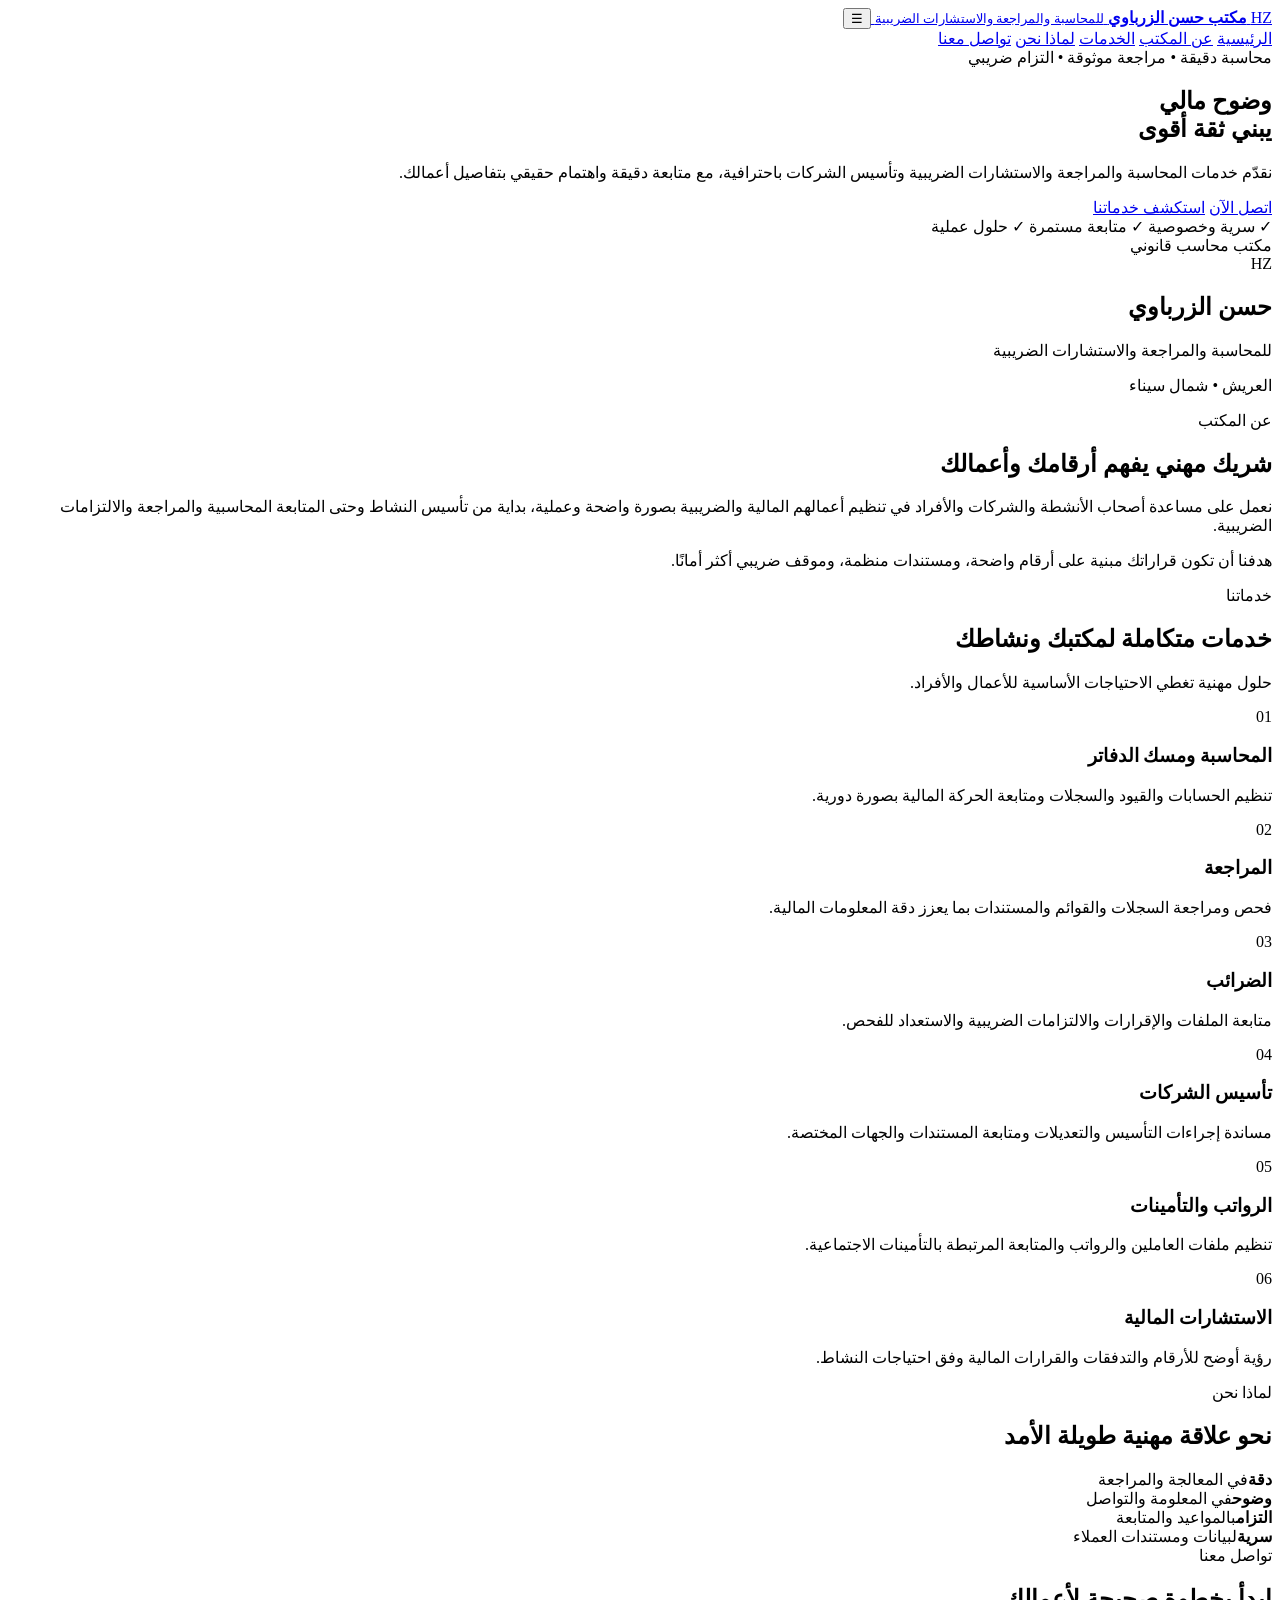
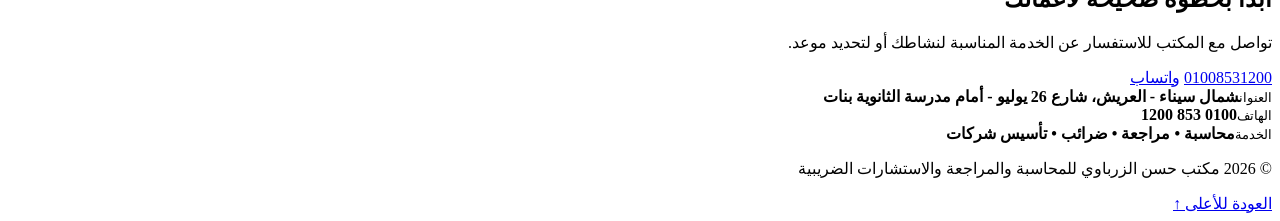
==== index.html @ 80af9706 "إنشاء الصفحة الرئيسية للموقع الجديد" ====
<!doctype html>
<html lang="ar" dir="rtl">
<head>
  <meta charset="utf-8" />
  <meta name="viewport" content="width=device-width, initial-scale=1" />
  <meta name="description" content="مكتب حسن الزرباوي للمحاسبة والمراجعة والاستشارات الضريبية في العريش - شمال سيناء." />
  <title>مكتب حسن الزرباوي | محاسبة ومراجعة واستشارات ضريبية</title>
  <link rel="preconnect" href="https://fonts.googleapis.com">
  <link rel="preconnect" href="https://fonts.gstatic.com" crossorigin>
  <link href="https://fonts.googleapis.com/css2?family=Cairo:wght@400;500;600;700;800&display=swap" rel="stylesheet">
  <link rel="stylesheet" href="styles.css" />
</head>
<body>
  <header class="site-header">
    <div class="container nav-wrap">
      <a class="brand" href="#home" aria-label="مكتب حسن الزرباوي">
        <span class="brand-mark">HZ</span>
        <span class="brand-copy">
          <strong>مكتب حسن الزرباوي</strong>
          <small>للمحاسبة والمراجعة والاستشارات الضريبية</small>
        </span>
      </a>
      <button class="menu-btn" aria-label="فتح القائمة" aria-expanded="false">☰</button>
      <nav class="main-nav" aria-label="التنقل الرئيسي">
        <a href="#home">الرئيسية</a>
        <a href="#about">عن المكتب</a>
        <a href="#services">الخدمات</a>
        <a href="#why-us">لماذا نحن</a>
        <a href="#contact">تواصل معنا</a>
      </nav>
    </div>
  </header>

  <main>
    <section id="home" class="hero">
      <div class="container hero-grid">
        <div class="hero-copy">
          <span class="eyebrow">محاسبة دقيقة • مراجعة موثوقة • التزام ضريبي</span>
          <h1>وضوح مالي<br><span>يبني ثقة أقوى</span></h1>
          <p>نقدّم خدمات المحاسبة والمراجعة والاستشارات الضريبية وتأسيس الشركات باحترافية، مع متابعة دقيقة واهتمام حقيقي بتفاصيل أعمالك.</p>
          <div class="hero-actions">
            <a class="btn primary" href="tel:01008531200">اتصل الآن</a>
            <a class="btn ghost" href="#services">استكشف خدماتنا</a>
          </div>
          <div class="hero-points">
            <span>✓ سرية وخصوصية</span>
            <span>✓ متابعة مستمرة</span>
            <span>✓ حلول عملية</span>
          </div>
        </div>
        <div class="hero-card" aria-label="بيانات المكتب">
          <div class="card-badge">مكتب محاسب قانوني</div>
          <div class="card-logo">HZ</div>
          <h2>حسن الزرباوي</h2>
          <p>للمحاسبة والمراجعة والاستشارات الضريبية</p>
          <div class="card-line"></div>
          <p class="muted">العريش • شمال سيناء</p>
        </div>
      </div>
    </section>

    <section id="about" class="section">
      <div class="container two-col">
        <div>
          <span class="section-kicker">عن المكتب</span>
          <h2>شريك مهني يفهم أرقامك وأعمالك</h2>
        </div>
        <div class="lead-copy">
          <p>نعمل على مساعدة أصحاب الأنشطة والشركات والأفراد في تنظيم أعمالهم المالية والضريبية بصورة واضحة وعملية، بداية من تأسيس النشاط وحتى المتابعة المحاسبية والمراجعة والالتزامات الضريبية.</p>
          <p>هدفنا أن تكون قراراتك مبنية على أرقام واضحة، ومستندات منظمة، وموقف ضريبي أكثر أمانًا.</p>
        </div>
      </div>
    </section>

    <section id="services" class="section alt">
      <div class="container">
        <div class="section-head">
          <span class="section-kicker">خدماتنا</span>
          <h2>خدمات متكاملة لمكتبك ونشاطك</h2>
          <p>حلول مهنية تغطي الاحتياجات الأساسية للأعمال والأفراد.</p>
        </div>
        <div class="service-grid">
          <article class="service-card"><span>01</span><h3>المحاسبة ومسك الدفاتر</h3><p>تنظيم الحسابات والقيود والسجلات ومتابعة الحركة المالية بصورة دورية.</p></article>
          <article class="service-card"><span>02</span><h3>المراجعة</h3><p>فحص ومراجعة السجلات والقوائم والمستندات بما يعزز دقة المعلومات المالية.</p></article>
          <article class="service-card"><span>03</span><h3>الضرائب</h3><p>متابعة الملفات والإقرارات والالتزامات الضريبية والاستعداد للفحص.</p></article>
          <article class="service-card"><span>04</span><h3>تأسيس الشركات</h3><p>مساندة إجراءات التأسيس والتعديلات ومتابعة المستندات والجهات المختصة.</p></article>
          <article class="service-card"><span>05</span><h3>الرواتب والتأمينات</h3><p>تنظيم ملفات العاملين والرواتب والمتابعة المرتبطة بالتأمينات الاجتماعية.</p></article>
          <article class="service-card"><span>06</span><h3>الاستشارات المالية</h3><p>رؤية أوضح للأرقام والتدفقات والقرارات المالية وفق احتياجات النشاط.</p></article>
        </div>
      </div>
    </section>

    <section id="why-us" class="section dark-section">
      <div class="container">
        <div class="section-head light">
          <span class="section-kicker">لماذا نحن</span>
          <h2>نحو علاقة مهنية طويلة الأمد</h2>
        </div>
        <div class="stats-grid">
          <div><strong>دقة</strong><span>في المعالجة والمراجعة</span></div>
          <div><strong>وضوح</strong><span>في المعلومة والتواصل</span></div>
          <div><strong>التزام</strong><span>بالمواعيد والمتابعة</span></div>
          <div><strong>سرية</strong><span>لبيانات ومستندات العملاء</span></div>
        </div>
      </div>
    </section>

    <section id="contact" class="section contact-section">
      <div class="container contact-grid">
        <div>
          <span class="section-kicker">تواصل معنا</span>
          <h2>ابدأ بخطوة صحيحة لأعمالك</h2>
          <p>تواصل مع المكتب للاستفسار عن الخدمة المناسبة لنشاطك أو لتحديد موعد.</p>
          <div class="contact-actions">
            <a class="btn primary" href="tel:01008531200">01008531200</a>
            <a class="btn whatsapp" href="https://wa.me/201008531200" target="_blank" rel="noopener">واتساب</a>
          </div>
        </div>
        <div class="contact-card">
          <div><small>العنوان</small><strong>شمال سيناء - العريش، شارع 26 يوليو - أمام مدرسة الثانوية بنات</strong></div>
          <div><small>الهاتف</small><strong>0100 853 1200</strong></div>
          <div><small>الخدمة</small><strong>محاسبة • مراجعة • ضرائب • تأسيس شركات</strong></div>
        </div>
      </div>
    </section>
  </main>

  <footer class="site-footer">
    <div class="container footer-wrap">
      <p>© 2026 مكتب حسن الزرباوي للمحاسبة والمراجعة والاستشارات الضريبية</p>
      <a href="#home">العودة للأعلى ↑</a>
    </div>
  </footer>

  <script src="script.js"></script>
</body>
</html>
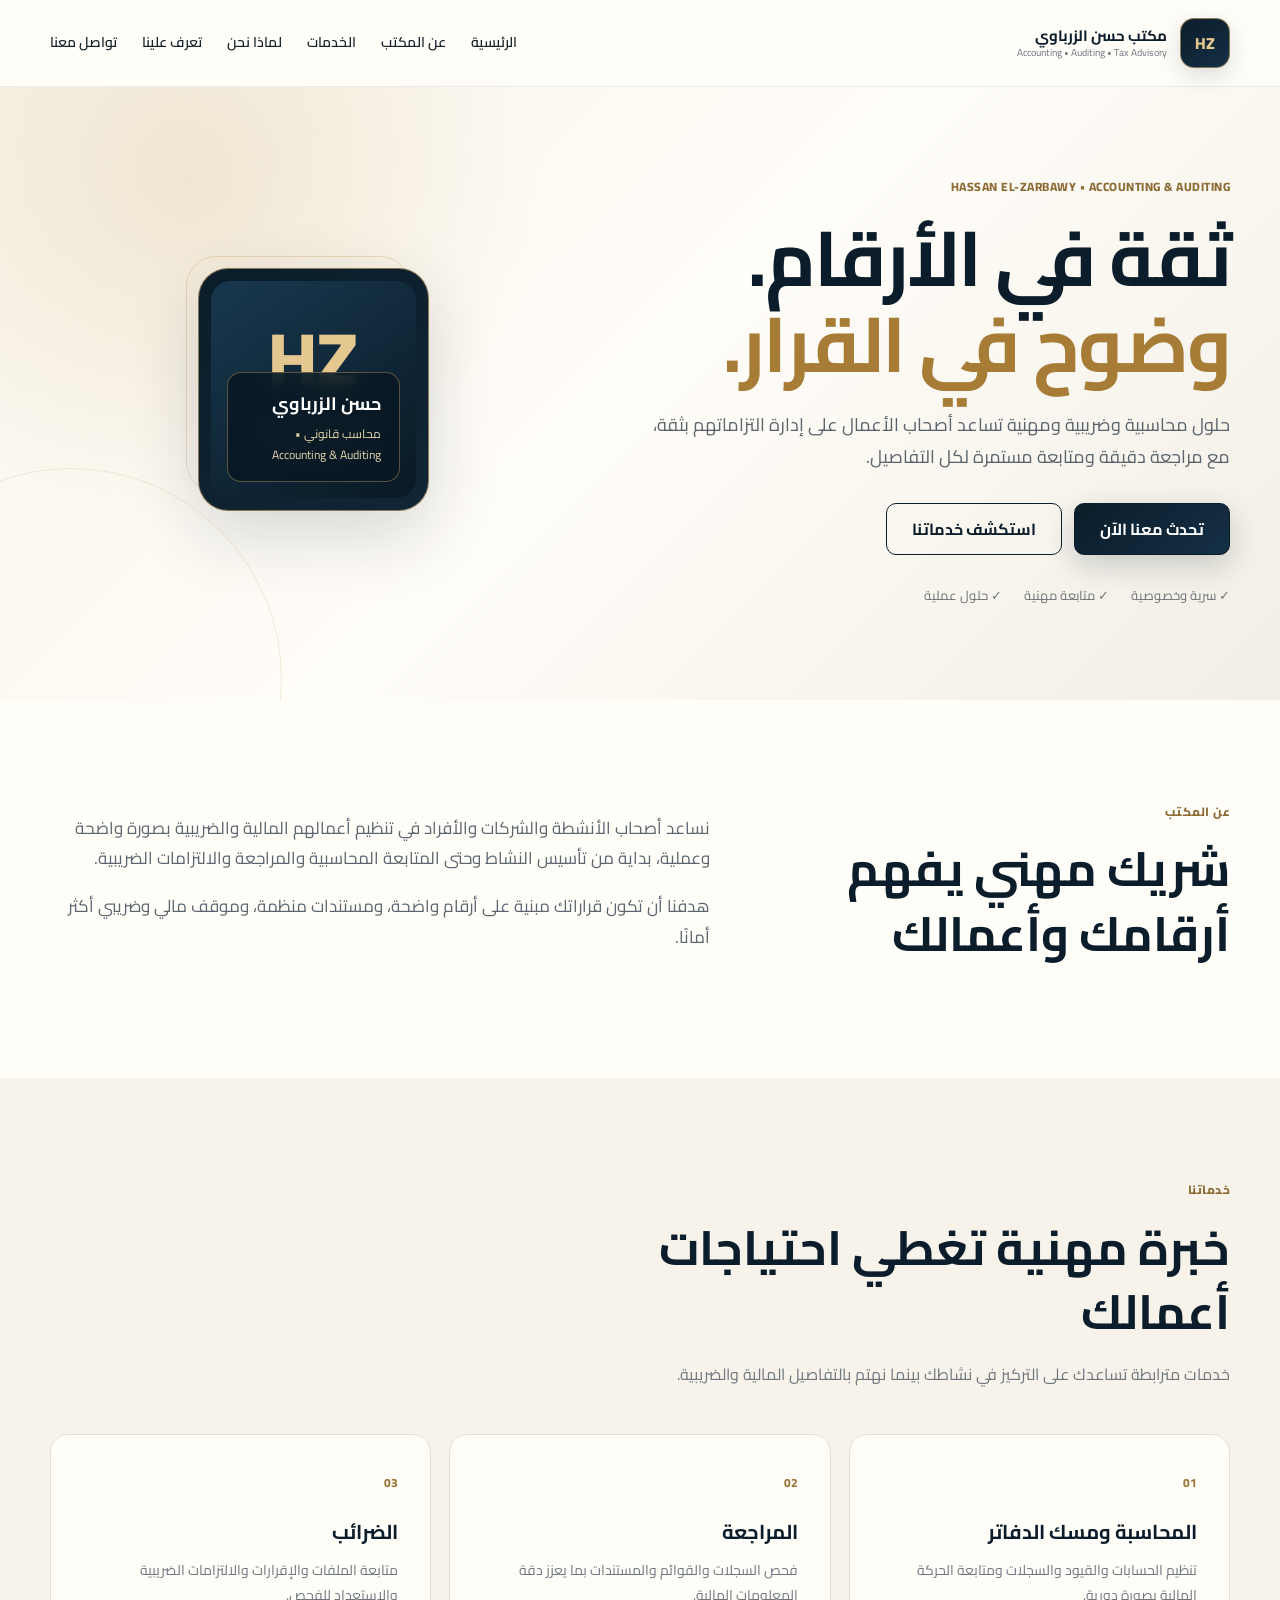
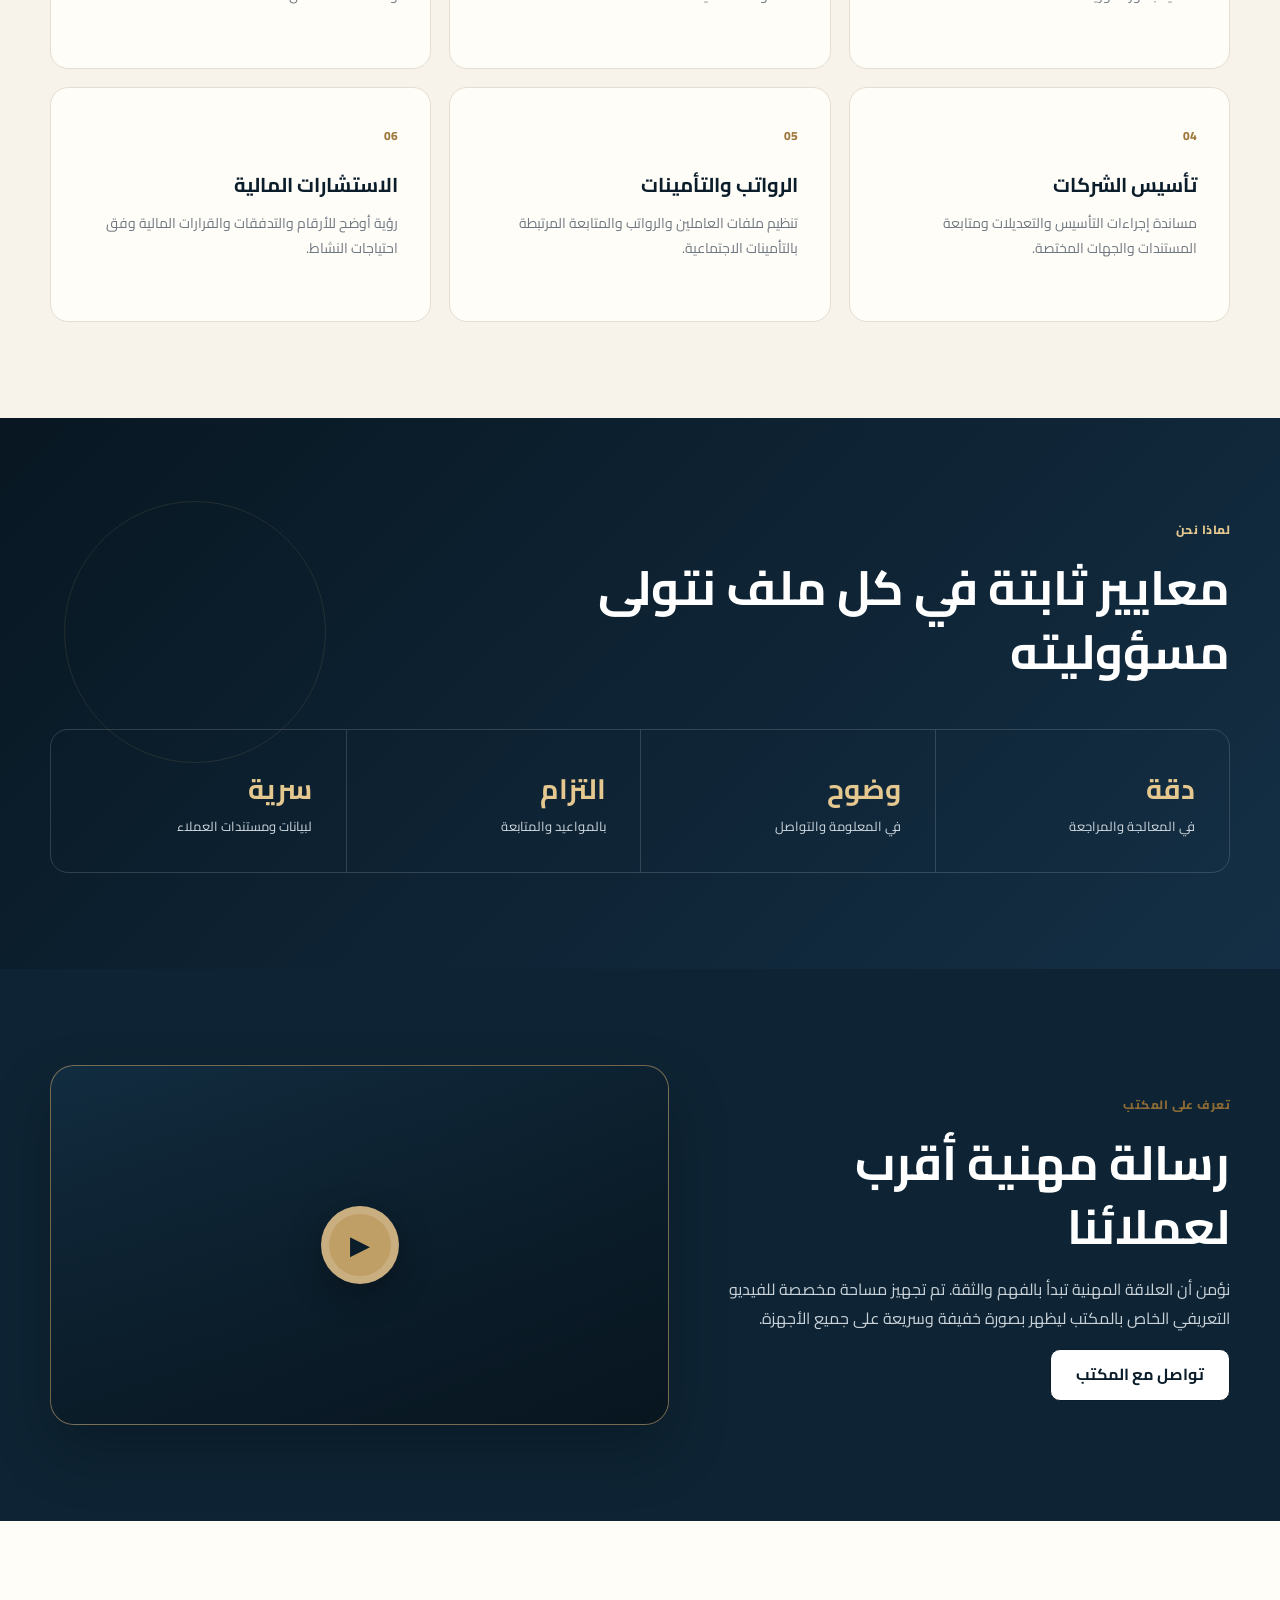
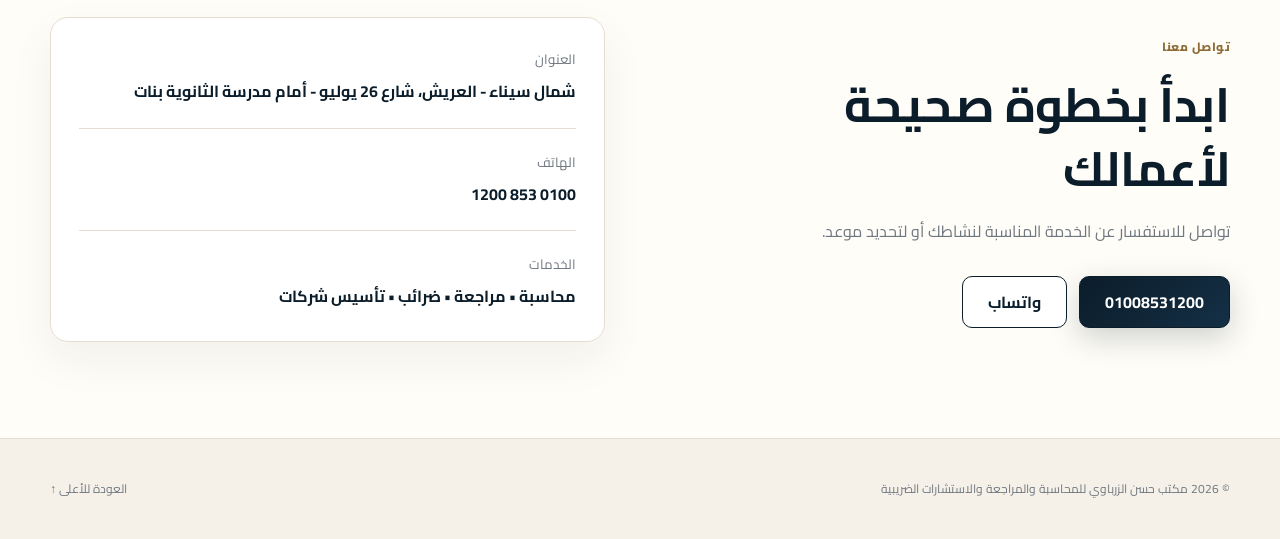
==== commit c0b4be85: "تطوير الصفحة الرئيسية بالهوية الكحلي والذهبي وتجهيز الصورة والفيديو" ====
--- a/index.html
+++ b/index.html
@@ -4,134 +4,30 @@
   <meta charset="utf-8" />
   <meta name="viewport" content="width=device-width, initial-scale=1" />
   <meta name="description" content="مكتب حسن الزرباوي للمحاسبة والمراجعة والاستشارات الضريبية في العريش - شمال سيناء." />
+  <meta name="theme-color" content="#0b1d2a" />
   <title>مكتب حسن الزرباوي | محاسبة ومراجعة واستشارات ضريبية</title>
-  <link rel="preconnect" href="https://fonts.googleapis.com">
-  <link rel="preconnect" href="https://fonts.gstatic.com" crossorigin>
+  <link rel="preconnect" href="https://fonts.googleapis.com"><link rel="preconnect" href="https://fonts.gstatic.com" crossorigin>
   <link href="https://fonts.googleapis.com/css2?family=Cairo:wght@400;500;600;700;800&display=swap" rel="stylesheet">
   <link rel="stylesheet" href="styles.css" />
 </head>
 <body>
-  <header class="site-header">
-    <div class="container nav-wrap">
-      <a class="brand" href="#home" aria-label="مكتب حسن الزرباوي">
-        <span class="brand-mark">HZ</span>
-        <span class="brand-copy">
-          <strong>مكتب حسن الزرباوي</strong>
-          <small>للمحاسبة والمراجعة والاستشارات الضريبية</small>
-        </span>
-      </a>
-      <button class="menu-btn" aria-label="فتح القائمة" aria-expanded="false">☰</button>
-      <nav class="main-nav" aria-label="التنقل الرئيسي">
-        <a href="#home">الرئيسية</a>
-        <a href="#about">عن المكتب</a>
-        <a href="#services">الخدمات</a>
-        <a href="#why-us">لماذا نحن</a>
-        <a href="#contact">تواصل معنا</a>
-      </nav>
-    </div>
-  </header>
-
-  <main>
-    <section id="home" class="hero">
-      <div class="container hero-grid">
-        <div class="hero-copy">
-          <span class="eyebrow">محاسبة دقيقة • مراجعة موثوقة • التزام ضريبي</span>
-          <h1>وضوح مالي<br><span>يبني ثقة أقوى</span></h1>
-          <p>نقدّم خدمات المحاسبة والمراجعة والاستشارات الضريبية وتأسيس الشركات باحترافية، مع متابعة دقيقة واهتمام حقيقي بتفاصيل أعمالك.</p>
-          <div class="hero-actions">
-            <a class="btn primary" href="tel:01008531200">اتصل الآن</a>
-            <a class="btn ghost" href="#services">استكشف خدماتنا</a>
-          </div>
-          <div class="hero-points">
-            <span>✓ سرية وخصوصية</span>
-            <span>✓ متابعة مستمرة</span>
-            <span>✓ حلول عملية</span>
-          </div>
-        </div>
-        <div class="hero-card" aria-label="بيانات المكتب">
-          <div class="card-badge">مكتب محاسب قانوني</div>
-          <div class="card-logo">HZ</div>
-          <h2>حسن الزرباوي</h2>
-          <p>للمحاسبة والمراجعة والاستشارات الضريبية</p>
-          <div class="card-line"></div>
-          <p class="muted">العريش • شمال سيناء</p>
-        </div>
-      </div>
-    </section>
-
-    <section id="about" class="section">
-      <div class="container two-col">
-        <div>
-          <span class="section-kicker">عن المكتب</span>
-          <h2>شريك مهني يفهم أرقامك وأعمالك</h2>
-        </div>
-        <div class="lead-copy">
-          <p>نعمل على مساعدة أصحاب الأنشطة والشركات والأفراد في تنظيم أعمالهم المالية والضريبية بصورة واضحة وعملية، بداية من تأسيس النشاط وحتى المتابعة المحاسبية والمراجعة والالتزامات الضريبية.</p>
-          <p>هدفنا أن تكون قراراتك مبنية على أرقام واضحة، ومستندات منظمة، وموقف ضريبي أكثر أمانًا.</p>
-        </div>
-      </div>
-    </section>
-
-    <section id="services" class="section alt">
-      <div class="container">
-        <div class="section-head">
-          <span class="section-kicker">خدماتنا</span>
-          <h2>خدمات متكاملة لمكتبك ونشاطك</h2>
-          <p>حلول مهنية تغطي الاحتياجات الأساسية للأعمال والأفراد.</p>
-        </div>
-        <div class="service-grid">
-          <article class="service-card"><span>01</span><h3>المحاسبة ومسك الدفاتر</h3><p>تنظيم الحسابات والقيود والسجلات ومتابعة الحركة المالية بصورة دورية.</p></article>
-          <article class="service-card"><span>02</span><h3>المراجعة</h3><p>فحص ومراجعة السجلات والقوائم والمستندات بما يعزز دقة المعلومات المالية.</p></article>
-          <article class="service-card"><span>03</span><h3>الضرائب</h3><p>متابعة الملفات والإقرارات والالتزامات الضريبية والاستعداد للفحص.</p></article>
-          <article class="service-card"><span>04</span><h3>تأسيس الشركات</h3><p>مساندة إجراءات التأسيس والتعديلات ومتابعة المستندات والجهات المختصة.</p></article>
-          <article class="service-card"><span>05</span><h3>الرواتب والتأمينات</h3><p>تنظيم ملفات العاملين والرواتب والمتابعة المرتبطة بالتأمينات الاجتماعية.</p></article>
-          <article class="service-card"><span>06</span><h3>الاستشارات المالية</h3><p>رؤية أوضح للأرقام والتدفقات والقرارات المالية وفق احتياجات النشاط.</p></article>
-        </div>
-      </div>
-    </section>
-
-    <section id="why-us" class="section dark-section">
-      <div class="container">
-        <div class="section-head light">
-          <span class="section-kicker">لماذا نحن</span>
-          <h2>نحو علاقة مهنية طويلة الأمد</h2>
-        </div>
-        <div class="stats-grid">
-          <div><strong>دقة</strong><span>في المعالجة والمراجعة</span></div>
-          <div><strong>وضوح</strong><span>في المعلومة والتواصل</span></div>
-          <div><strong>التزام</strong><span>بالمواعيد والمتابعة</span></div>
-          <div><strong>سرية</strong><span>لبيانات ومستندات العملاء</span></div>
-        </div>
-      </div>
-    </section>
-
-    <section id="contact" class="section contact-section">
-      <div class="container contact-grid">
-        <div>
-          <span class="section-kicker">تواصل معنا</span>
-          <h2>ابدأ بخطوة صحيحة لأعمالك</h2>
-          <p>تواصل مع المكتب للاستفسار عن الخدمة المناسبة لنشاطك أو لتحديد موعد.</p>
-          <div class="contact-actions">
-            <a class="btn primary" href="tel:01008531200">01008531200</a>
-            <a class="btn whatsapp" href="https://wa.me/201008531200" target="_blank" rel="noopener">واتساب</a>
-          </div>
-        </div>
-        <div class="contact-card">
-          <div><small>العنوان</small><strong>شمال سيناء - العريش، شارع 26 يوليو - أمام مدرسة الثانوية بنات</strong></div>
-          <div><small>الهاتف</small><strong>0100 853 1200</strong></div>
-          <div><small>الخدمة</small><strong>محاسبة • مراجعة • ضرائب • تأسيس شركات</strong></div>
-        </div>
-      </div>
-    </section>
-  </main>
-
-  <footer class="site-footer">
-    <div class="container footer-wrap">
-      <p>© 2026 مكتب حسن الزرباوي للمحاسبة والمراجعة والاستشارات الضريبية</p>
-      <a href="#home">العودة للأعلى ↑</a>
-    </div>
-  </footer>
-
-  <script src="script.js"></script>
-</body>
-</html>
+<header class="site-header"><div class="container nav-wrap">
+  <a class="brand" href="#home"><span class="brand-mark">HZ</span><span class="brand-copy"><strong>مكتب حسن الزرباوي</strong><small>Accounting • Auditing • Tax Advisory</small></span></a>
+  <button class="menu-btn" aria-label="فتح القائمة" aria-expanded="false">☰</button>
+  <nav class="main-nav"><a href="#home">الرئيسية</a><a href="#about">عن المكتب</a><a href="#services">الخدمات</a><a href="#why-us">لماذا نحن</a><a href="#media">تعرف علينا</a><a href="#contact">تواصل معنا</a></nav>
+</div></header>
+<main>
+<section id="home" class="hero"><div class="container hero-grid">
+  <div class="hero-copy"><span class="eyebrow">HASSAN EL-ZARBAWY • ACCOUNTING & AUDITING</span><h1>ثقة في الأرقام.<br><span>وضوح في القرار.</span></h1><p>حلول محاسبية وضريبية ومهنية تساعد أصحاب الأعمال على إدارة التزاماتهم بثقة، مع مراجعة دقيقة ومتابعة مستمرة لكل التفاصيل.</p><div class="hero-actions"><a class="btn primary" href="tel:01008531200">تحدث معنا الآن</a><a class="btn ghost" href="#services">استكشف خدماتنا</a></div><div class="hero-points"><span>✓ سرية وخصوصية</span><span>✓ متابعة مهنية</span><span>✓ حلول عملية</span></div></div>
+  <div class="portrait-wrap"><div class="portrait-frame"><div style="aspect-ratio:1/1;display:grid;place-items:center;background:linear-gradient(145deg,#18384f,#091924);border-radius:20px;color:#e4c88f;text-align:center;padding:40px"><div><div style="font-size:74px;font-weight:800;line-height:1">HZ</div><div style="margin-top:16px;font-size:15px">Hassan El-Zarbawy</div><div style="font-size:11px;opacity:.8">Accounting & Auditing</div></div></div><div class="portrait-caption"><strong>حسن الزرباوي</strong><span>محاسب قانوني • Accounting & Auditing</span></div></div></div>
+</div></section>
+<section id="about" class="section"><div class="container two-col"><div><span class="section-kicker">عن المكتب</span><h2>شريك مهني يفهم أرقامك وأعمالك</h2></div><div class="lead-copy"><p>نساعد أصحاب الأنشطة والشركات والأفراد في تنظيم أعمالهم المالية والضريبية بصورة واضحة وعملية، بداية من تأسيس النشاط وحتى المتابعة المحاسبية والمراجعة والالتزامات الضريبية.</p><p>هدفنا أن تكون قراراتك مبنية على أرقام واضحة، ومستندات منظمة، وموقف مالي وضريبي أكثر أمانًا.</p></div></div></section>
+<section id="services" class="section alt"><div class="container"><div class="section-head"><span class="section-kicker">خدماتنا</span><h2>خبرة مهنية تغطي احتياجات أعمالك</h2><p>خدمات مترابطة تساعدك على التركيز في نشاطك بينما نهتم بالتفاصيل المالية والضريبية.</p></div><div class="service-grid">
+<article class="service-card"><span>01</span><h3>المحاسبة ومسك الدفاتر</h3><p>تنظيم الحسابات والقيود والسجلات ومتابعة الحركة المالية بصورة دورية.</p></article><article class="service-card"><span>02</span><h3>المراجعة</h3><p>فحص السجلات والقوائم والمستندات بما يعزز دقة المعلومات المالية.</p></article><article class="service-card"><span>03</span><h3>الضرائب</h3><p>متابعة الملفات والإقرارات والالتزامات الضريبية والاستعداد للفحص.</p></article><article class="service-card"><span>04</span><h3>تأسيس الشركات</h3><p>مساندة إجراءات التأسيس والتعديلات ومتابعة المستندات والجهات المختصة.</p></article><article class="service-card"><span>05</span><h3>الرواتب والتأمينات</h3><p>تنظيم ملفات العاملين والرواتب والمتابعة المرتبطة بالتأمينات الاجتماعية.</p></article><article class="service-card"><span>06</span><h3>الاستشارات المالية</h3><p>رؤية أوضح للأرقام والتدفقات والقرارات المالية وفق احتياجات النشاط.</p></article>
+</div></div></section>
+<section id="why-us" class="section dark-section"><div class="container"><div class="section-head light"><span class="section-kicker">لماذا نحن</span><h2>معايير ثابتة في كل ملف نتولى مسؤوليته</h2></div><div class="stats-grid"><div><strong>دقة</strong><span>في المعالجة والمراجعة</span></div><div><strong>وضوح</strong><span>في المعلومة والتواصل</span></div><div><strong>التزام</strong><span>بالمواعيد والمتابعة</span></div><div><strong>سرية</strong><span>لبيانات ومستندات العملاء</span></div></div></div></section>
+<section id="media" class="section video-section"><div class="container video-grid"><div class="video-copy"><span class="section-kicker">تعرف على المكتب</span><h2>رسالة مهنية أقرب لعملائنا</h2><p>نؤمن أن العلاقة المهنية تبدأ بالفهم والثقة. تم تجهيز مساحة مخصصة للفيديو التعريفي الخاص بالمكتب ليظهر بصورة خفيفة وسريعة على جميع الأجهزة.</p><a class="btn whatsapp" href="#contact">تواصل مع المكتب</a></div><div class="video-card"><div class="video-overlay"><div class="play-badge">▶</div></div></div></div></section>
+<section id="contact" class="section contact-section"><div class="container contact-grid"><div><span class="section-kicker">تواصل معنا</span><h2>ابدأ بخطوة صحيحة لأعمالك</h2><p>تواصل للاستفسار عن الخدمة المناسبة لنشاطك أو لتحديد موعد.</p><div class="contact-actions"><a class="btn primary" href="tel:01008531200">01008531200</a><a class="btn whatsapp" href="https://wa.me/201008531200" target="_blank" rel="noopener">واتساب</a></div></div><div class="contact-card"><div><small>العنوان</small><strong>شمال سيناء - العريش، شارع 26 يوليو - أمام مدرسة الثانوية بنات</strong></div><div><small>الهاتف</small><strong>0100 853 1200</strong></div><div><small>الخدمات</small><strong>محاسبة • مراجعة • ضرائب • تأسيس شركات</strong></div></div></div></section>
+</main>
+<footer class="site-footer"><div class="container footer-wrap"><p>© 2026 مكتب حسن الزرباوي للمحاسبة والمراجعة والاستشارات الضريبية</p><a href="#home">العودة للأعلى ↑</a></div></footer>
+<script src="script.js"></script></body></html>
--- a/styles.css
+++ b/styles.css
@@ -0,0 +1 @@
+:root{--navy:#0b1d2a;--navy2:#142f45;--navy3:#1f4664;--gold:#caa76a;--gold2:#e4c88f;--ivory:#f7f3ea;--paper:#fffdf8;--ink:#14202a;--muted:#6f7780;--line:#e4ded2;--white:#fff;--shadow:0 24px 70px rgba(8,24,36,.16)}*{box-sizing:border-box}html{scroll-behavior:smooth}body{margin:0;font-family:'Cairo',sans-serif;background:var(--paper);color:var(--ink);line-height:1.8}a{text-decoration:none;color:inherit}.container{width:min(1180px,calc(100% - 40px));margin:auto}.site-header{position:sticky;top:0;z-index:50;background:rgba(255,253,248,.94);backdrop-filter:blur(14px);border-bottom:1px solid rgba(11,29,42,.08)}.nav-wrap{min-height:86px;display:flex;align-items:center;justify-content:space-between;gap:30px}.brand{display:flex;align-items:center;gap:13px}.brand-mark{width:50px;height:50px;border-radius:14px;display:grid;place-items:center;background:linear-gradient(145deg,var(--navy),var(--navy2));color:var(--gold2);font-weight:800;border:1px solid rgba(202,167,106,.65);box-shadow:0 8px 22px rgba(11,29,42,.14)}.brand-copy{display:flex;flex-direction:column;line-height:1.38}.brand-copy strong{font-size:15px;color:var(--navy)}.brand-copy small{font-size:10px;color:var(--muted)}.main-nav{display:flex;align-items:center;gap:25px;font-size:14px;font-weight:600}.main-nav a{position:relative}.main-nav a:after{content:'';position:absolute;right:0;bottom:-7px;width:0;height:2px;background:var(--gold);transition:.2s}.main-nav a:hover{color:var(--navy2)}.main-nav a:hover:after{width:100%}.menu-btn{display:none;border:0;background:transparent;font-size:26px;color:var(--navy)}.hero{position:relative;overflow:hidden;background:radial-gradient(circle at 15% 15%,rgba(202,167,106,.22),transparent 29%),linear-gradient(135deg,#f9f5ec 0%,#fffdf8 50%,#f2eee5 100%);padding:84px 0 92px}.hero:before{content:'';position:absolute;left:-140px;bottom:-190px;width:420px;height:420px;border:1px solid rgba(202,167,106,.22);border-radius:50%}.hero-grid{display:grid;grid-template-columns:1.05fr .95fr;gap:72px;align-items:center;position:relative;z-index:1}.eyebrow,.section-kicker{display:inline-block;color:#8c6b35;font-size:12px;font-weight:800;letter-spacing:.5px;margin-bottom:10px}.hero h1{font-size:clamp(46px,6vw,78px);line-height:1.12;margin:7px 0 22px;letter-spacing:-2px;color:var(--navy)}.hero h1 span{color:#a67c37}.hero-copy>p{font-size:18px;color:#59636b;max-width:680px}.hero-actions,.contact-actions{display:flex;gap:12px;flex-wrap:wrap;margin-top:30px}.btn{display:inline-flex;align-items:center;justify-content:center;min-height:52px;padding:0 25px;border-radius:10px;font-weight:700;border:1px solid var(--navy);transition:.22s;box-shadow:none}.btn:hover{transform:translateY(-2px)}.primary{background:linear-gradient(135deg,var(--navy),var(--navy2));color:#fff;border-color:var(--navy);box-shadow:0 10px 30px rgba(11,29,42,.2)}.ghost{background:transparent;color:var(--navy)}.whatsapp{background:#fff;color:var(--navy)}.hero-points{display:flex;gap:22px;flex-wrap:wrap;margin-top:29px;font-size:13px;color:#6d7479}.portrait-wrap{position:relative;max-width:520px;margin-inline:auto}.portrait-frame{position:relative;background:linear-gradient(145deg,var(--navy),#102536);padding:12px;border-radius:30px;box-shadow:var(--shadow);border:1px solid rgba(202,167,106,.65)}.portrait-frame:before{content:'';position:absolute;inset:-13px 18px 18px -13px;border:1px solid rgba(202,167,106,.35);border-radius:30px;z-index:-1}.portrait-frame img{display:block;width:100%;aspect-ratio:1/1;object-fit:cover;border-radius:20px}.portrait-caption{position:absolute;right:28px;left:28px;bottom:28px;background:rgba(8,24,36,.86);backdrop-filter:blur(10px);color:#fff;border:1px solid rgba(202,167,106,.42);border-radius:14px;padding:15px 18px}.portrait-caption strong{display:block;font-size:18px}.portrait-caption span{display:block;color:#e6d4ad;font-size:12px;margin-top:2px}.section{padding:96px 0}.two-col{display:grid;grid-template-columns:.8fr 1.2fr;gap:80px}.section h2,.section-head h2{font-size:clamp(32px,4vw,48px);line-height:1.35;margin:4px 0 16px;color:var(--navy)}.lead-copy{font-size:17px;color:#5c6670}.alt{background:var(--ivory)}.section-head{max-width:720px;margin-bottom:45px}.section-head p{color:var(--muted)}.service-grid{display:grid;grid-template-columns:repeat(3,1fr);gap:18px}.service-card{position:relative;background:var(--paper);border:1px solid var(--line);padding:32px;border-radius:18px;min-height:235px;transition:.22s;overflow:hidden}.service-card:before{content:'';position:absolute;top:0;right:0;width:4px;height:0;background:var(--gold);transition:.22s}.service-card:hover{transform:translateY(-5px);box-shadow:0 18px 45px rgba(11,29,42,.08);border-color:#d6c7ab}.service-card:hover:before{height:100%}.service-card span{font-size:12px;color:#9e783b;font-weight:800}.service-card h3{font-size:20px;margin:18px 0 8px;color:var(--navy)}.service-card p{font-size:14px;color:var(--muted);margin:0}.dark-section{background:linear-gradient(135deg,#081722,var(--navy2));color:#fff;position:relative;overflow:hidden}.dark-section:after{content:'';position:absolute;left:5%;top:15%;width:260px;height:260px;border-radius:50%;border:1px solid rgba(202,167,106,.13)}.section-head.light h2{color:#fff}.section-head.light .section-kicker{color:var(--gold2)}.stats-grid{display:grid;grid-template-columns:repeat(4,1fr);border:1px solid rgba(255,255,255,.15);border-radius:18px;overflow:hidden;position:relative;z-index:1}.stats-grid div{padding:34px;border-left:1px solid rgba(255,255,255,.15)}.stats-grid div:last-child{border-left:0}.stats-grid strong,.stats-grid span{display:block}.stats-grid strong{font-size:28px;color:var(--gold2)}.stats-grid span{font-size:13px;color:#cfd8de}.video-section{background:#0e2434;color:#fff}.video-grid{display:grid;grid-template-columns:.9fr 1.1fr;gap:54px;align-items:center}.video-copy h2{color:#fff}.video-copy p{color:#c9d2d9}.video-card{position:relative;min-height:360px;border-radius:24px;overflow:hidden;border:1px solid rgba(202,167,106,.55);background:linear-gradient(145deg,#132f44,#091924);box-shadow:0 26px 60px rgba(0,0,0,.24)}.video-card .video-poster{width:100%;height:100%;object-fit:cover;display:block;opacity:.56;filter:saturate(.8)}.video-overlay{position:absolute;inset:0;display:grid;place-items:center;background:linear-gradient(180deg,rgba(7,18,27,.1),rgba(7,18,27,.48))}.play-badge{width:78px;height:78px;border-radius:50%;display:grid;place-items:center;background:rgba(202,167,106,.95);color:var(--navy);font-size:26px;border:8px solid rgba(255,255,255,.16);box-shadow:0 10px 35px rgba(0,0,0,.3)}.contact-grid{display:grid;grid-template-columns:1fr 1fr;gap:70px;align-items:center}.contact-section p{color:var(--muted)}.contact-card{border:1px solid var(--line);border-radius:18px;padding:8px 28px;background:#fff;box-shadow:0 18px 45px rgba(11,29,42,.06)}.contact-card div{padding:22px 0;border-bottom:1px solid var(--line)}.contact-card div:last-child{border-bottom:0}.contact-card small,.contact-card strong{display:block}.contact-card small{color:var(--muted);margin-bottom:5px}.contact-card strong{color:var(--navy)}.site-footer{border-top:1px solid var(--line);padding:27px 0;background:#f5f1e8}.footer-wrap{display:flex;justify-content:space-between;gap:20px;align-items:center;font-size:12px;color:var(--muted)}@media(max-width:900px){.main-nav{display:none;position:absolute;top:86px;right:0;left:0;background:#fff;padding:24px 30px;border-bottom:1px solid var(--line);flex-direction:column;align-items:stretch}.main-nav.open{display:flex}.menu-btn{display:block}.hero{padding-top:56px}.hero-grid,.two-col,.contact-grid,.video-grid{grid-template-columns:1fr;gap:44px}.portrait-wrap{max-width:540px}.service-grid{grid-template-columns:1fr 1fr}.stats-grid{grid-template-columns:1fr 1fr}.brand-copy small{display:none}}@media(max-width:560px){.container{width:min(100% - 28px,1180px)}.hero h1{font-size:43px}.service-grid,.stats-grid{grid-template-columns:1fr}.stats-grid div{border-left:0;border-bottom:1px solid rgba(255,255,255,.15)}.section{padding:72px 0}.portrait-caption{right:18px;left:18px;bottom:18px}.video-card{min-height:300px}.footer-wrap{flex-direction:column;text-align:center}.brand-copy strong{font-size:13px}}
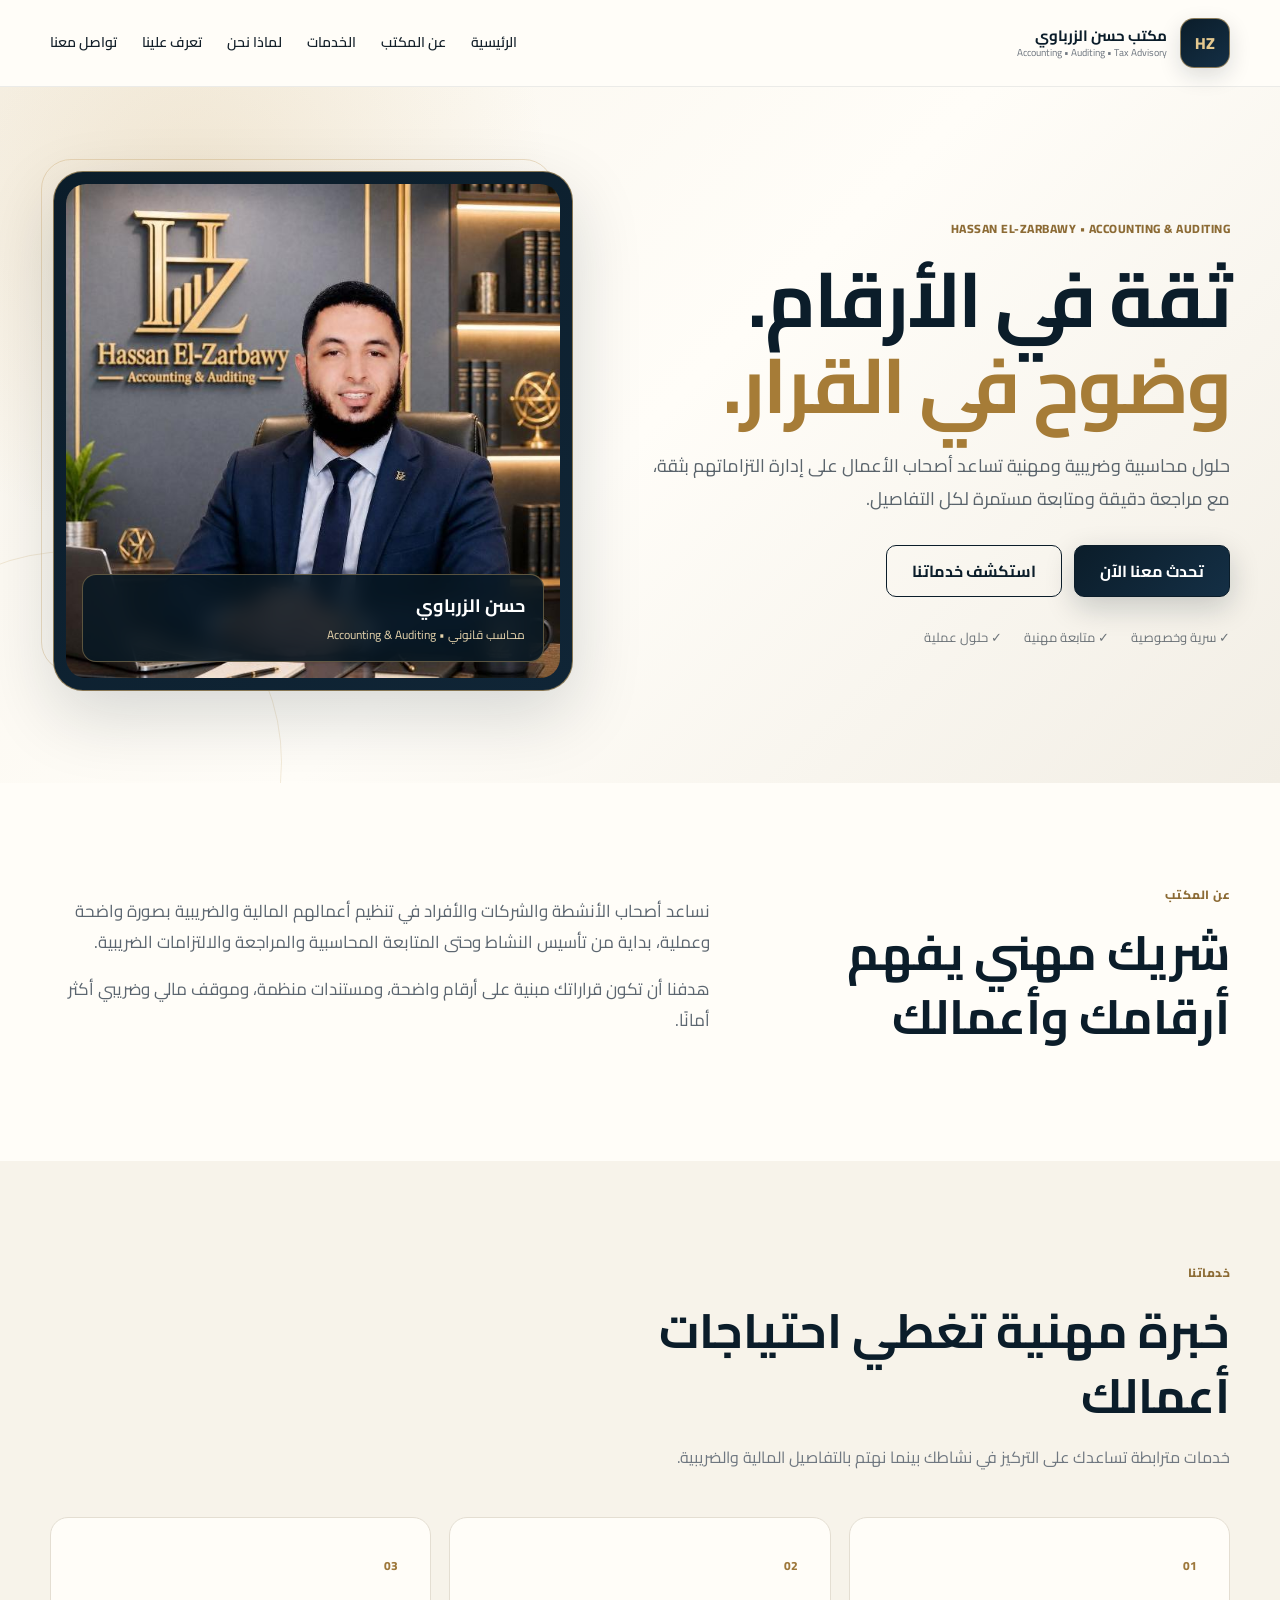
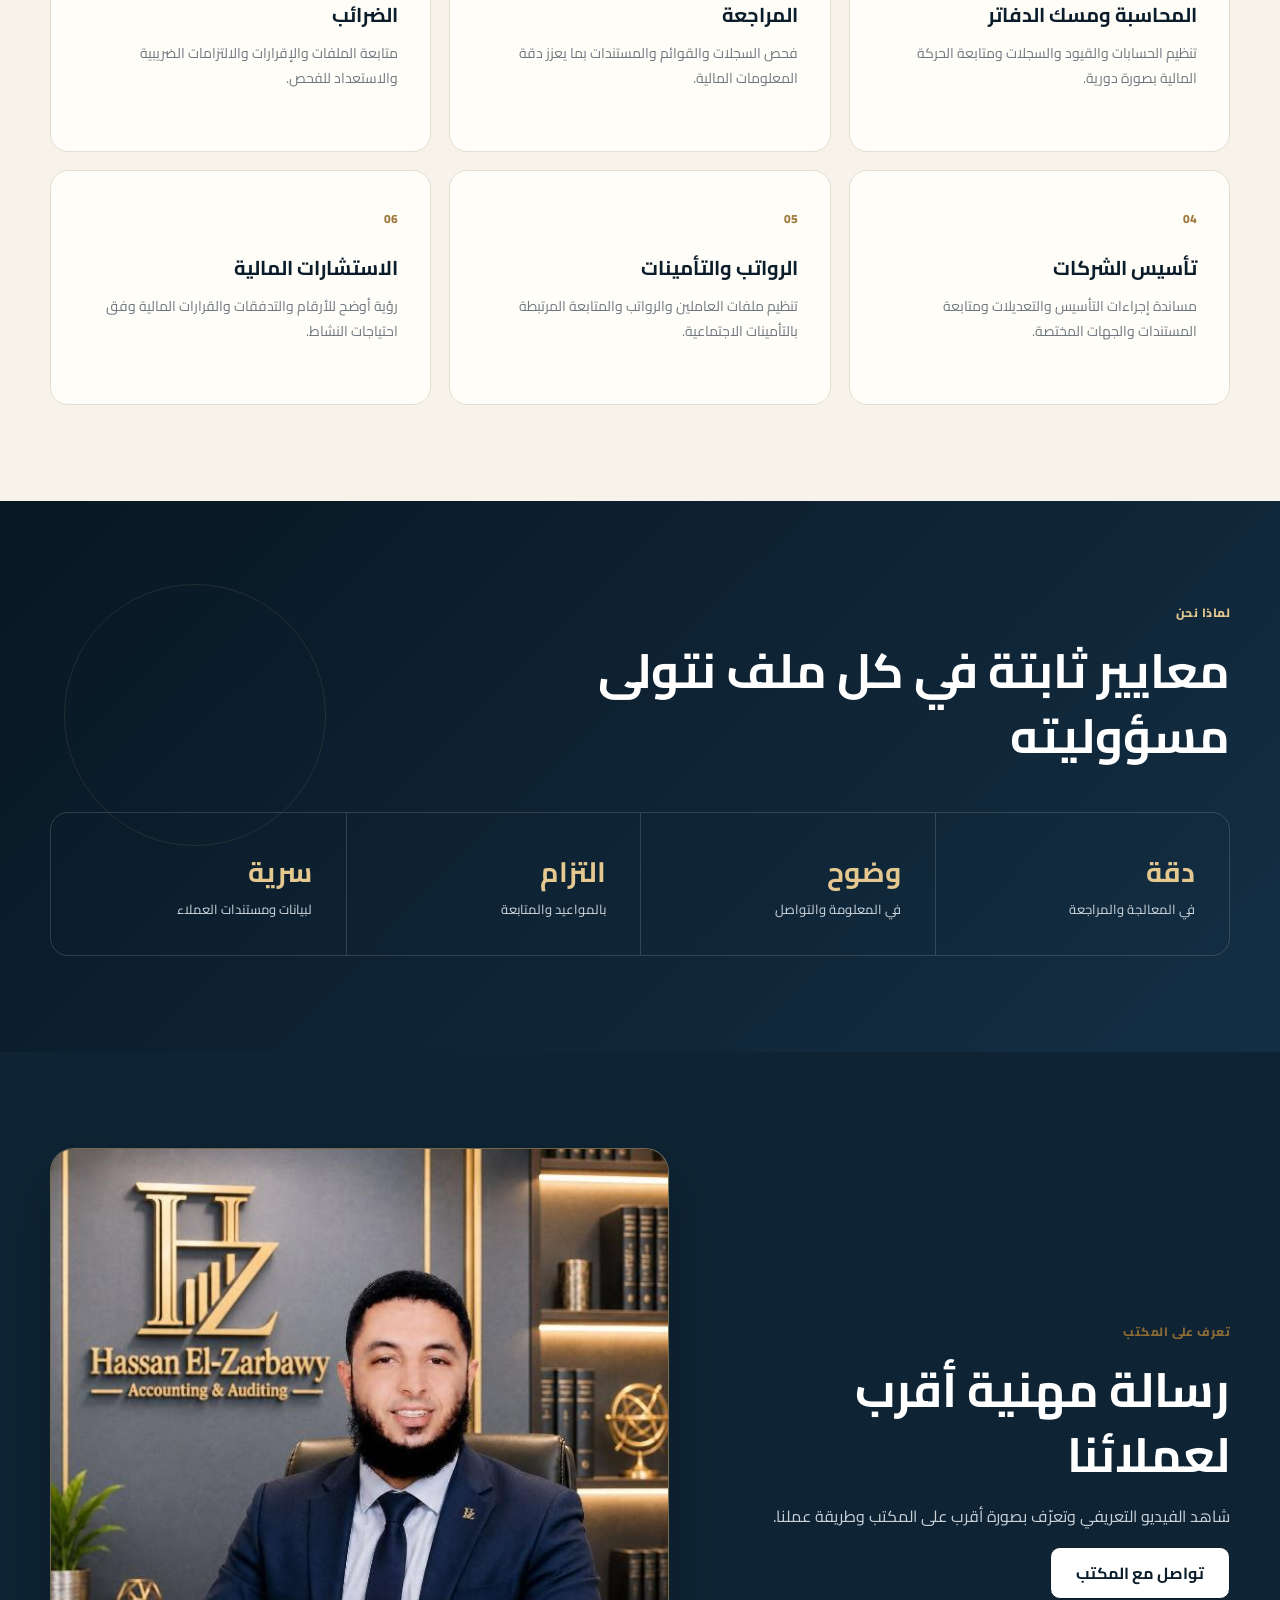
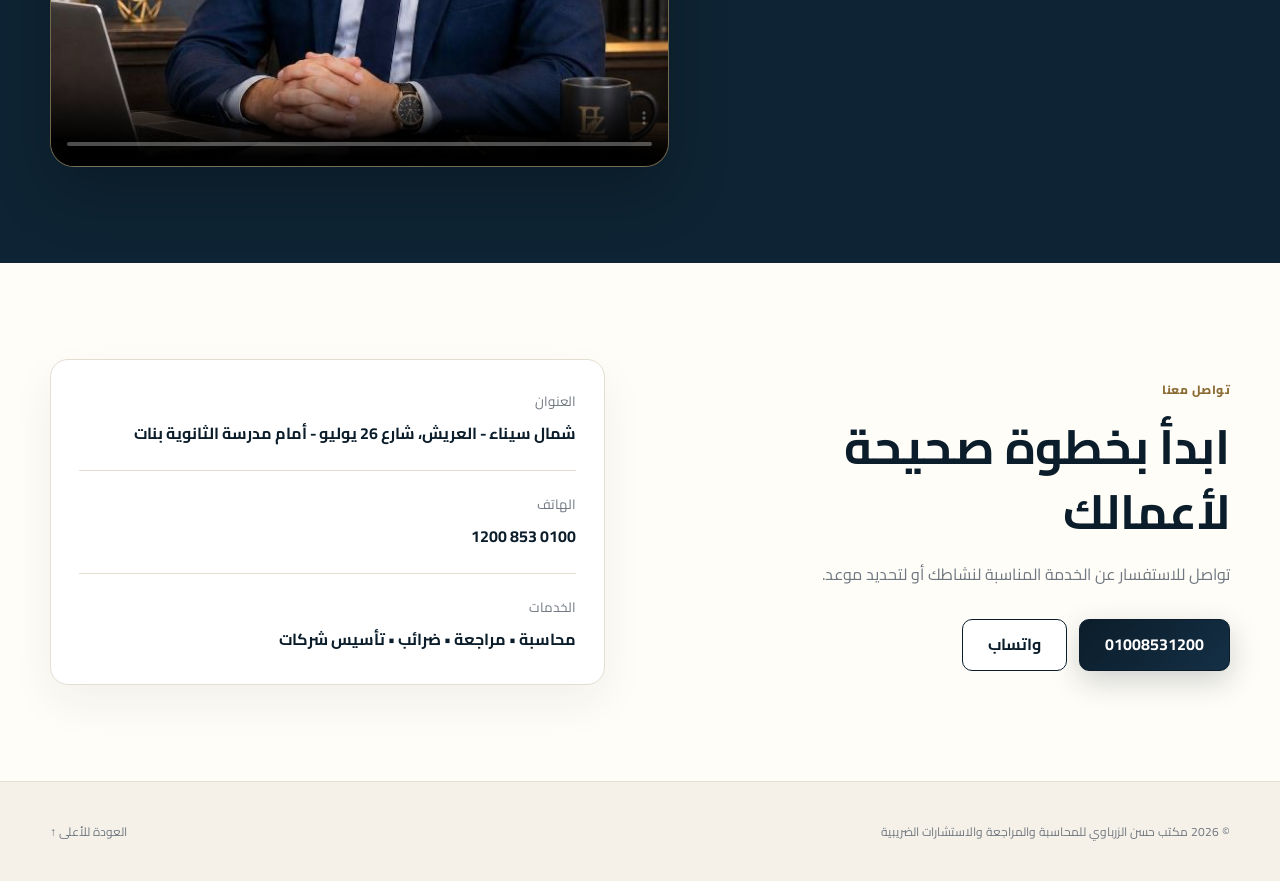
==== commit 578694a7: "إظهار صورة حسن والفيديو التعريفي في الموقع" ====
--- a/index.html
+++ b/index.html
@@ -1,33 +1,15 @@
 <!doctype html>
 <html lang="ar" dir="rtl">
 <head>
-  <meta charset="utf-8" />
-  <meta name="viewport" content="width=device-width, initial-scale=1" />
-  <meta name="description" content="مكتب حسن الزرباوي للمحاسبة والمراجعة والاستشارات الضريبية في العريش - شمال سيناء." />
-  <meta name="theme-color" content="#0b1d2a" />
-  <title>مكتب حسن الزرباوي | محاسبة ومراجعة واستشارات ضريبية</title>
-  <link rel="preconnect" href="https://fonts.googleapis.com"><link rel="preconnect" href="https://fonts.gstatic.com" crossorigin>
-  <link href="https://fonts.googleapis.com/css2?family=Cairo:wght@400;500;600;700;800&display=swap" rel="stylesheet">
-  <link rel="stylesheet" href="styles.css" />
-</head>
-<body>
-<header class="site-header"><div class="container nav-wrap">
-  <a class="brand" href="#home"><span class="brand-mark">HZ</span><span class="brand-copy"><strong>مكتب حسن الزرباوي</strong><small>Accounting • Auditing • Tax Advisory</small></span></a>
-  <button class="menu-btn" aria-label="فتح القائمة" aria-expanded="false">☰</button>
-  <nav class="main-nav"><a href="#home">الرئيسية</a><a href="#about">عن المكتب</a><a href="#services">الخدمات</a><a href="#why-us">لماذا نحن</a><a href="#media">تعرف علينا</a><a href="#contact">تواصل معنا</a></nav>
-</div></header>
+<meta charset="utf-8"><meta name="viewport" content="width=device-width,initial-scale=1"><meta name="description" content="مكتب حسن الزرباوي للمحاسبة والمراجعة والاستشارات الضريبية في العريش - شمال سيناء."><meta name="theme-color" content="#0b1d2a"><title>مكتب حسن الزرباوي | محاسبة ومراجعة واستشارات ضريبية</title>
+<link rel="preconnect" href="https://fonts.googleapis.com"><link rel="preconnect" href="https://fonts.gstatic.com" crossorigin><link href="https://fonts.googleapis.com/css2?family=Cairo:wght@400;500;600;700;800&display=swap" rel="stylesheet"><link rel="stylesheet" href="styles.css">
+</head><body>
+<header class="site-header"><div class="container nav-wrap"><a class="brand" href="#home"><span class="brand-mark">HZ</span><span class="brand-copy"><strong>مكتب حسن الزرباوي</strong><small>Accounting • Auditing • Tax Advisory</small></span></a><button class="menu-btn" aria-label="فتح القائمة" aria-expanded="false">☰</button><nav class="main-nav"><a href="#home">الرئيسية</a><a href="#about">عن المكتب</a><a href="#services">الخدمات</a><a href="#why-us">لماذا نحن</a><a href="#media">تعرف علينا</a><a href="#contact">تواصل معنا</a></nav></div></header>
 <main>
-<section id="home" class="hero"><div class="container hero-grid">
-  <div class="hero-copy"><span class="eyebrow">HASSAN EL-ZARBAWY • ACCOUNTING & AUDITING</span><h1>ثقة في الأرقام.<br><span>وضوح في القرار.</span></h1><p>حلول محاسبية وضريبية ومهنية تساعد أصحاب الأعمال على إدارة التزاماتهم بثقة، مع مراجعة دقيقة ومتابعة مستمرة لكل التفاصيل.</p><div class="hero-actions"><a class="btn primary" href="tel:01008531200">تحدث معنا الآن</a><a class="btn ghost" href="#services">استكشف خدماتنا</a></div><div class="hero-points"><span>✓ سرية وخصوصية</span><span>✓ متابعة مهنية</span><span>✓ حلول عملية</span></div></div>
-  <div class="portrait-wrap"><div class="portrait-frame"><div style="aspect-ratio:1/1;display:grid;place-items:center;background:linear-gradient(145deg,#18384f,#091924);border-radius:20px;color:#e4c88f;text-align:center;padding:40px"><div><div style="font-size:74px;font-weight:800;line-height:1">HZ</div><div style="margin-top:16px;font-size:15px">Hassan El-Zarbawy</div><div style="font-size:11px;opacity:.8">Accounting & Auditing</div></div></div><div class="portrait-caption"><strong>حسن الزرباوي</strong><span>محاسب قانوني • Accounting & Auditing</span></div></div></div>
-</div></section>
+<section id="home" class="hero"><div class="container hero-grid"><div class="hero-copy"><span class="eyebrow">HASSAN EL-ZARBAWY • ACCOUNTING & AUDITING</span><h1>ثقة في الأرقام.<br><span>وضوح في القرار.</span></h1><p>حلول محاسبية وضريبية ومهنية تساعد أصحاب الأعمال على إدارة التزاماتهم بثقة، مع مراجعة دقيقة ومتابعة مستمرة لكل التفاصيل.</p><div class="hero-actions"><a class="btn primary" href="tel:01008531200">تحدث معنا الآن</a><a class="btn ghost" href="#services">استكشف خدماتنا</a></div><div class="hero-points"><span>✓ سرية وخصوصية</span><span>✓ متابعة مهنية</span><span>✓ حلول عملية</span></div></div><div class="portrait-wrap"><div class="portrait-frame"><img src="hassan-office-photo.jpg" alt="حسن الزرباوي - محاسب قانوني"><div class="portrait-caption"><strong>حسن الزرباوي</strong><span>محاسب قانوني • Accounting & Auditing</span></div></div></div></div></section>
 <section id="about" class="section"><div class="container two-col"><div><span class="section-kicker">عن المكتب</span><h2>شريك مهني يفهم أرقامك وأعمالك</h2></div><div class="lead-copy"><p>نساعد أصحاب الأنشطة والشركات والأفراد في تنظيم أعمالهم المالية والضريبية بصورة واضحة وعملية، بداية من تأسيس النشاط وحتى المتابعة المحاسبية والمراجعة والالتزامات الضريبية.</p><p>هدفنا أن تكون قراراتك مبنية على أرقام واضحة، ومستندات منظمة، وموقف مالي وضريبي أكثر أمانًا.</p></div></div></section>
-<section id="services" class="section alt"><div class="container"><div class="section-head"><span class="section-kicker">خدماتنا</span><h2>خبرة مهنية تغطي احتياجات أعمالك</h2><p>خدمات مترابطة تساعدك على التركيز في نشاطك بينما نهتم بالتفاصيل المالية والضريبية.</p></div><div class="service-grid">
-<article class="service-card"><span>01</span><h3>المحاسبة ومسك الدفاتر</h3><p>تنظيم الحسابات والقيود والسجلات ومتابعة الحركة المالية بصورة دورية.</p></article><article class="service-card"><span>02</span><h3>المراجعة</h3><p>فحص السجلات والقوائم والمستندات بما يعزز دقة المعلومات المالية.</p></article><article class="service-card"><span>03</span><h3>الضرائب</h3><p>متابعة الملفات والإقرارات والالتزامات الضريبية والاستعداد للفحص.</p></article><article class="service-card"><span>04</span><h3>تأسيس الشركات</h3><p>مساندة إجراءات التأسيس والتعديلات ومتابعة المستندات والجهات المختصة.</p></article><article class="service-card"><span>05</span><h3>الرواتب والتأمينات</h3><p>تنظيم ملفات العاملين والرواتب والمتابعة المرتبطة بالتأمينات الاجتماعية.</p></article><article class="service-card"><span>06</span><h3>الاستشارات المالية</h3><p>رؤية أوضح للأرقام والتدفقات والقرارات المالية وفق احتياجات النشاط.</p></article>
-</div></div></section>
+<section id="services" class="section alt"><div class="container"><div class="section-head"><span class="section-kicker">خدماتنا</span><h2>خبرة مهنية تغطي احتياجات أعمالك</h2><p>خدمات مترابطة تساعدك على التركيز في نشاطك بينما نهتم بالتفاصيل المالية والضريبية.</p></div><div class="service-grid"><article class="service-card"><span>01</span><h3>المحاسبة ومسك الدفاتر</h3><p>تنظيم الحسابات والقيود والسجلات ومتابعة الحركة المالية بصورة دورية.</p></article><article class="service-card"><span>02</span><h3>المراجعة</h3><p>فحص السجلات والقوائم والمستندات بما يعزز دقة المعلومات المالية.</p></article><article class="service-card"><span>03</span><h3>الضرائب</h3><p>متابعة الملفات والإقرارات والالتزامات الضريبية والاستعداد للفحص.</p></article><article class="service-card"><span>04</span><h3>تأسيس الشركات</h3><p>مساندة إجراءات التأسيس والتعديلات ومتابعة المستندات والجهات المختصة.</p></article><article class="service-card"><span>05</span><h3>الرواتب والتأمينات</h3><p>تنظيم ملفات العاملين والرواتب والمتابعة المرتبطة بالتأمينات الاجتماعية.</p></article><article class="service-card"><span>06</span><h3>الاستشارات المالية</h3><p>رؤية أوضح للأرقام والتدفقات والقرارات المالية وفق احتياجات النشاط.</p></article></div></div></section>
 <section id="why-us" class="section dark-section"><div class="container"><div class="section-head light"><span class="section-kicker">لماذا نحن</span><h2>معايير ثابتة في كل ملف نتولى مسؤوليته</h2></div><div class="stats-grid"><div><strong>دقة</strong><span>في المعالجة والمراجعة</span></div><div><strong>وضوح</strong><span>في المعلومة والتواصل</span></div><div><strong>التزام</strong><span>بالمواعيد والمتابعة</span></div><div><strong>سرية</strong><span>لبيانات ومستندات العملاء</span></div></div></div></section>
-<section id="media" class="section video-section"><div class="container video-grid"><div class="video-copy"><span class="section-kicker">تعرف على المكتب</span><h2>رسالة مهنية أقرب لعملائنا</h2><p>نؤمن أن العلاقة المهنية تبدأ بالفهم والثقة. تم تجهيز مساحة مخصصة للفيديو التعريفي الخاص بالمكتب ليظهر بصورة خفيفة وسريعة على جميع الأجهزة.</p><a class="btn whatsapp" href="#contact">تواصل مع المكتب</a></div><div class="video-card"><div class="video-overlay"><div class="play-badge">▶</div></div></div></div></section>
+<section id="media" class="section video-section"><div class="container video-grid"><div class="video-copy"><span class="section-kicker">تعرف على المكتب</span><h2>رسالة مهنية أقرب لعملائنا</h2><p>شاهد الفيديو التعريفي وتعرّف بصورة أقرب على المكتب وطريقة عملنا.</p><a class="btn whatsapp" href="#contact">تواصل مع المكتب</a></div><div class="video-card"><video controls preload="metadata" poster="hassan-office-photo.jpg" style="width:100%;height:100%;min-height:360px;object-fit:cover;display:block"><source src="hassan-office-video-web.mp4" type="video/mp4">متصفحك لا يدعم تشغيل الفيديو.</video></div></div></section>
 <section id="contact" class="section contact-section"><div class="container contact-grid"><div><span class="section-kicker">تواصل معنا</span><h2>ابدأ بخطوة صحيحة لأعمالك</h2><p>تواصل للاستفسار عن الخدمة المناسبة لنشاطك أو لتحديد موعد.</p><div class="contact-actions"><a class="btn primary" href="tel:01008531200">01008531200</a><a class="btn whatsapp" href="https://wa.me/201008531200" target="_blank" rel="noopener">واتساب</a></div></div><div class="contact-card"><div><small>العنوان</small><strong>شمال سيناء - العريش، شارع 26 يوليو - أمام مدرسة الثانوية بنات</strong></div><div><small>الهاتف</small><strong>0100 853 1200</strong></div><div><small>الخدمات</small><strong>محاسبة • مراجعة • ضرائب • تأسيس شركات</strong></div></div></div></section>
-</main>
-<footer class="site-footer"><div class="container footer-wrap"><p>© 2026 مكتب حسن الزرباوي للمحاسبة والمراجعة والاستشارات الضريبية</p><a href="#home">العودة للأعلى ↑</a></div></footer>
-<script src="script.js"></script></body></html>+</main><footer class="site-footer"><div class="container footer-wrap"><p>© 2026 مكتب حسن الزرباوي للمحاسبة والمراجعة والاستشارات الضريبية</p><a href="#home">العودة للأعلى ↑</a></div></footer><script src="script.js"></script></body></html>
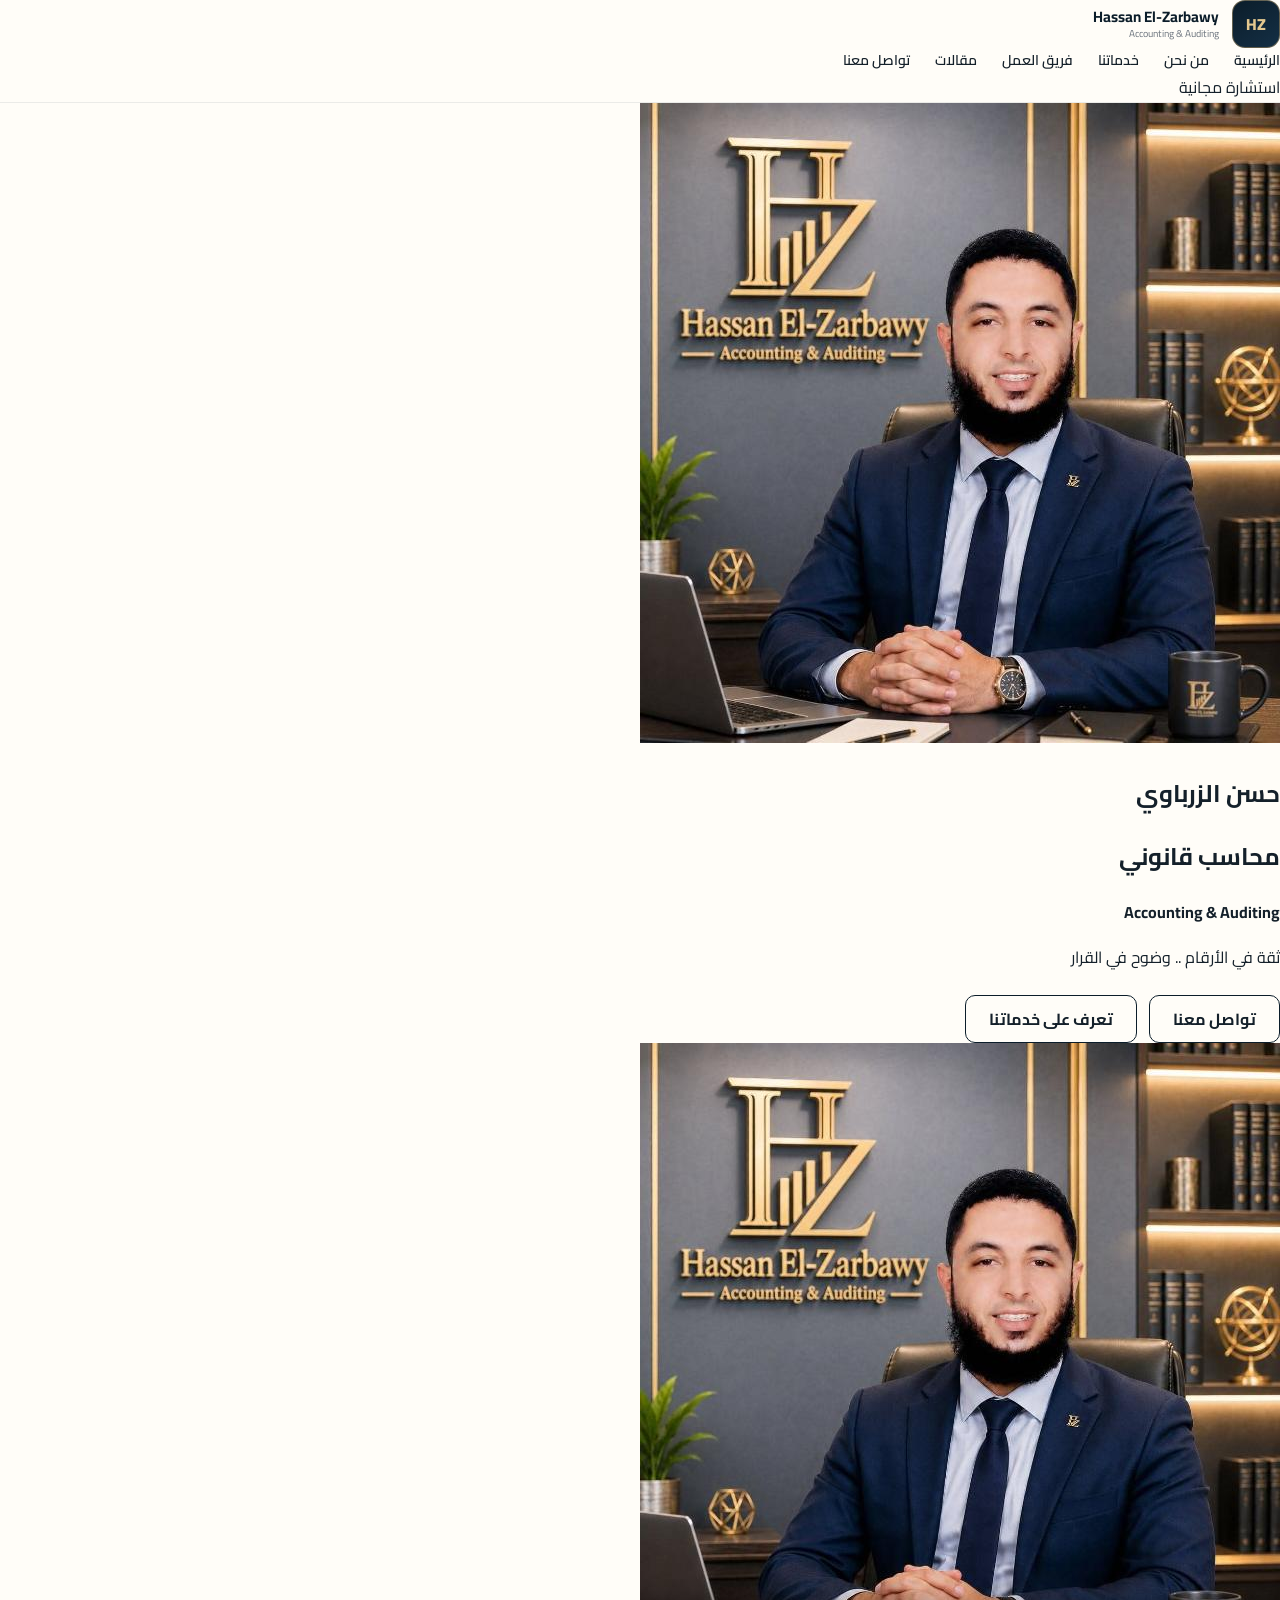
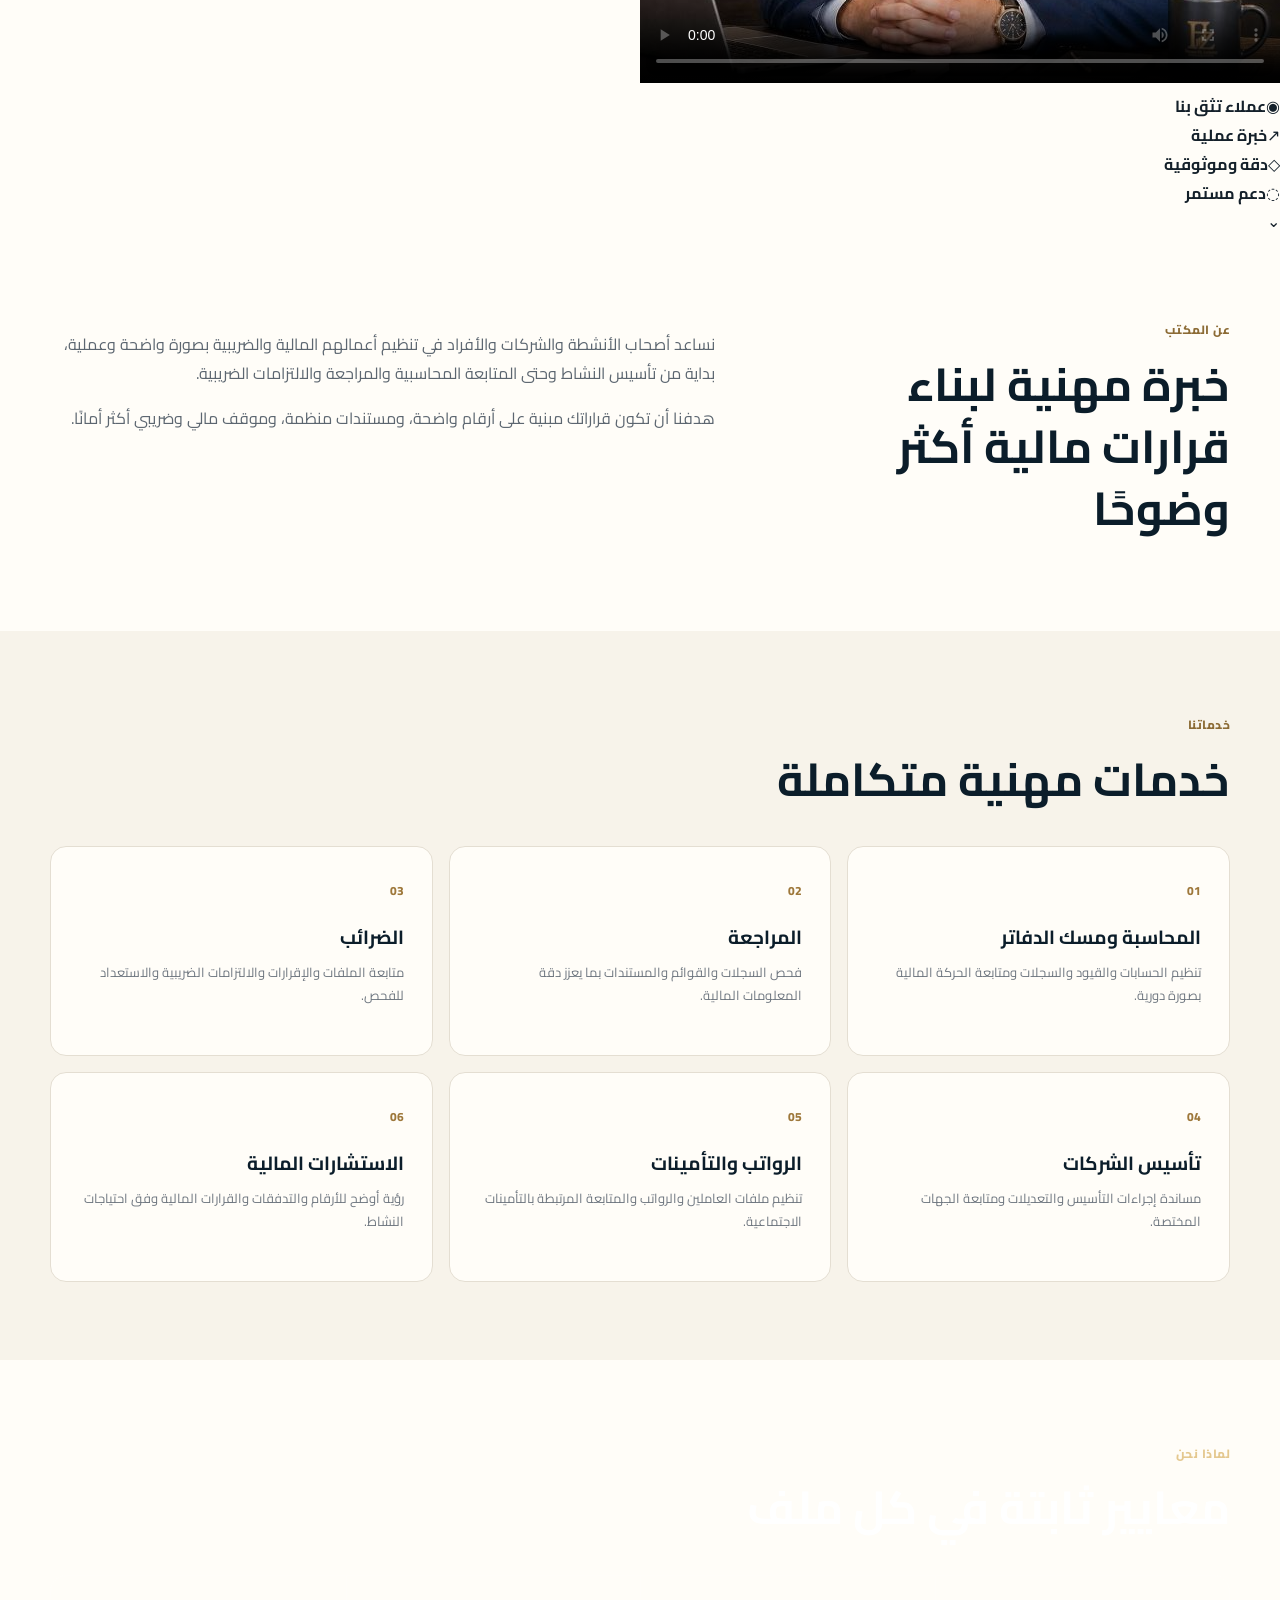
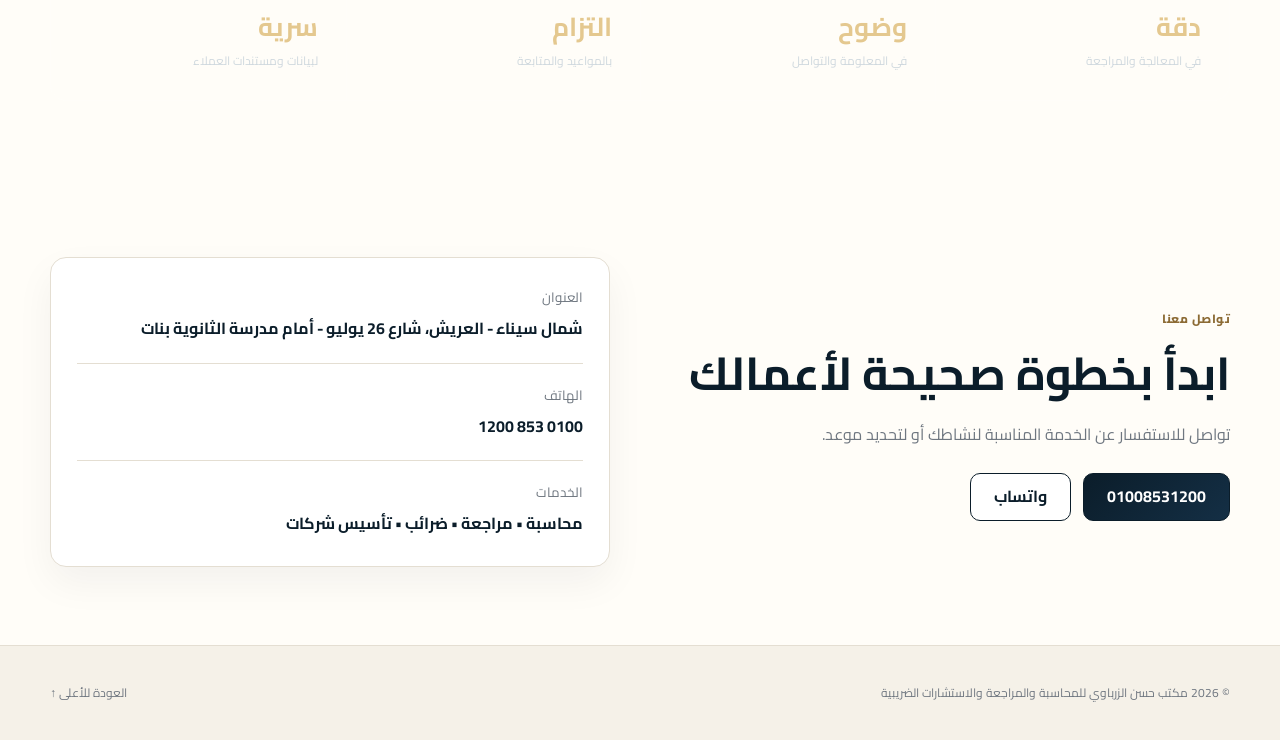
==== commit f9a324c9: "إعادة تصميم الواجهة الرئيسية لتطابق التصميم المعتمد" ====
--- a/index.html
+++ b/index.html
@@ -1,15 +1,40 @@
 <!doctype html>
 <html lang="ar" dir="rtl">
 <head>
-<meta charset="utf-8"><meta name="viewport" content="width=device-width,initial-scale=1"><meta name="description" content="مكتب حسن الزرباوي للمحاسبة والمراجعة والاستشارات الضريبية في العريش - شمال سيناء."><meta name="theme-color" content="#0b1d2a"><title>مكتب حسن الزرباوي | محاسبة ومراجعة واستشارات ضريبية</title>
+<meta charset="utf-8"><meta name="viewport" content="width=device-width,initial-scale=1"><meta name="description" content="مكتب حسن الزرباوي للمحاسبة والمراجعة والاستشارات الضريبية في العريش - شمال سيناء."><meta name="theme-color" content="#081b29"><title>مكتب حسن الزرباوي | محاسبة ومراجعة واستشارات ضريبية</title>
 <link rel="preconnect" href="https://fonts.googleapis.com"><link rel="preconnect" href="https://fonts.gstatic.com" crossorigin><link href="https://fonts.googleapis.com/css2?family=Cairo:wght@400;500;600;700;800&display=swap" rel="stylesheet"><link rel="stylesheet" href="styles.css">
-</head><body>
-<header class="site-header"><div class="container nav-wrap"><a class="brand" href="#home"><span class="brand-mark">HZ</span><span class="brand-copy"><strong>مكتب حسن الزرباوي</strong><small>Accounting • Auditing • Tax Advisory</small></span></a><button class="menu-btn" aria-label="فتح القائمة" aria-expanded="false">☰</button><nav class="main-nav"><a href="#home">الرئيسية</a><a href="#about">عن المكتب</a><a href="#services">الخدمات</a><a href="#why-us">لماذا نحن</a><a href="#media">تعرف علينا</a><a href="#contact">تواصل معنا</a></nav></div></header>
+</head>
+<body>
+<header class="site-header"><div class="nav-shell">
+<a class="brand" href="#home"><span class="brand-mark">HZ</span><span class="brand-copy"><strong>Hassan El-Zarbawy</strong><small>Accounting & Auditing</small></span></a>
+<button class="menu-btn" aria-label="فتح القائمة" aria-expanded="false">☰</button>
+<nav class="main-nav"><a href="#home">الرئيسية</a><a href="#about">من نحن</a><a href="#services">خدماتنا</a><a href="#why-us">فريق العمل</a><a href="#media">مقالات</a><a href="#contact">تواصل معنا</a></nav>
+<a class="nav-cta" href="#contact">استشارة مجانية</a>
+</div></header>
 <main>
-<section id="home" class="hero"><div class="container hero-grid"><div class="hero-copy"><span class="eyebrow">HASSAN EL-ZARBAWY • ACCOUNTING & AUDITING</span><h1>ثقة في الأرقام.<br><span>وضوح في القرار.</span></h1><p>حلول محاسبية وضريبية ومهنية تساعد أصحاب الأعمال على إدارة التزاماتهم بثقة، مع مراجعة دقيقة ومتابعة مستمرة لكل التفاصيل.</p><div class="hero-actions"><a class="btn primary" href="tel:01008531200">تحدث معنا الآن</a><a class="btn ghost" href="#services">استكشف خدماتنا</a></div><div class="hero-points"><span>✓ سرية وخصوصية</span><span>✓ متابعة مهنية</span><span>✓ حلول عملية</span></div></div><div class="portrait-wrap"><div class="portrait-frame"><img src="hassan-office-photo.jpg" alt="حسن الزرباوي - محاسب قانوني"><div class="portrait-caption"><strong>حسن الزرباوي</strong><span>محاسب قانوني • Accounting & Auditing</span></div></div></div></div></section>
-<section id="about" class="section"><div class="container two-col"><div><span class="section-kicker">عن المكتب</span><h2>شريك مهني يفهم أرقامك وأعمالك</h2></div><div class="lead-copy"><p>نساعد أصحاب الأنشطة والشركات والأفراد في تنظيم أعمالهم المالية والضريبية بصورة واضحة وعملية، بداية من تأسيس النشاط وحتى المتابعة المحاسبية والمراجعة والالتزامات الضريبية.</p><p>هدفنا أن تكون قراراتك مبنية على أرقام واضحة، ومستندات منظمة، وموقف مالي وضريبي أكثر أمانًا.</p></div></div></section>
-<section id="services" class="section alt"><div class="container"><div class="section-head"><span class="section-kicker">خدماتنا</span><h2>خبرة مهنية تغطي احتياجات أعمالك</h2><p>خدمات مترابطة تساعدك على التركيز في نشاطك بينما نهتم بالتفاصيل المالية والضريبية.</p></div><div class="service-grid"><article class="service-card"><span>01</span><h3>المحاسبة ومسك الدفاتر</h3><p>تنظيم الحسابات والقيود والسجلات ومتابعة الحركة المالية بصورة دورية.</p></article><article class="service-card"><span>02</span><h3>المراجعة</h3><p>فحص السجلات والقوائم والمستندات بما يعزز دقة المعلومات المالية.</p></article><article class="service-card"><span>03</span><h3>الضرائب</h3><p>متابعة الملفات والإقرارات والالتزامات الضريبية والاستعداد للفحص.</p></article><article class="service-card"><span>04</span><h3>تأسيس الشركات</h3><p>مساندة إجراءات التأسيس والتعديلات ومتابعة المستندات والجهات المختصة.</p></article><article class="service-card"><span>05</span><h3>الرواتب والتأمينات</h3><p>تنظيم ملفات العاملين والرواتب والمتابعة المرتبطة بالتأمينات الاجتماعية.</p></article><article class="service-card"><span>06</span><h3>الاستشارات المالية</h3><p>رؤية أوضح للأرقام والتدفقات والقرارات المالية وفق احتياجات النشاط.</p></article></div></div></section>
-<section id="why-us" class="section dark-section"><div class="container"><div class="section-head light"><span class="section-kicker">لماذا نحن</span><h2>معايير ثابتة في كل ملف نتولى مسؤوليته</h2></div><div class="stats-grid"><div><strong>دقة</strong><span>في المعالجة والمراجعة</span></div><div><strong>وضوح</strong><span>في المعلومة والتواصل</span></div><div><strong>التزام</strong><span>بالمواعيد والمتابعة</span></div><div><strong>سرية</strong><span>لبيانات ومستندات العملاء</span></div></div></div></section>
-<section id="media" class="section video-section"><div class="container video-grid"><div class="video-copy"><span class="section-kicker">تعرف على المكتب</span><h2>رسالة مهنية أقرب لعملائنا</h2><p>شاهد الفيديو التعريفي وتعرّف بصورة أقرب على المكتب وطريقة عملنا.</p><a class="btn whatsapp" href="#contact">تواصل مع المكتب</a></div><div class="video-card"><video controls preload="metadata" poster="hassan-office-photo.jpg" style="width:100%;height:100%;min-height:360px;object-fit:cover;display:block"><source src="hassan-office-video-web.mp4" type="video/mp4">متصفحك لا يدعم تشغيل الفيديو.</video></div></div></section>
+<section id="home" class="hero-full">
+<img class="hero-bg" src="hassan-office-photo.jpg" alt="حسن الزرباوي - محاسب قانوني">
+<div class="hero-shade"></div>
+<div class="hero-center">
+<h1>حسن الزرباوي</h1>
+<h2>محاسب قانوني</h2>
+<div class="hero-rule"><span></span><b>Accounting & Auditing</b><span></span></div>
+<p>ثقة في الأرقام .. وضوح في القرار</p>
+<div class="hero-actions"><a class="btn gold" href="#contact">تواصل معنا</a><a class="btn outline" href="#services">تعرف على خدماتنا</a></div>
+</div>
+</section>
+<section class="dark-home">
+<div class="video-card-compact" id="media"><video controls preload="metadata" poster="hassan-office-photo.jpg"><source src="hassan-office-video-web.mp4" type="video/mp4">متصفحك لا يدعم تشغيل الفيديو.</video></div>
+<div class="quick-benefits">
+<div><span>◉</span><strong>عملاء تثق بنا</strong></div><div><span>↗</span><strong>خبرة عملية</strong></div><div><span>◇</span><strong>دقة وموثوقية</strong></div><div><span>◌</span><strong>دعم مستمر</strong></div>
+</div>
+<a class="scroll-down" href="#about">⌄</a>
+</section>
+<section id="about" class="section"><div class="container two-col"><div><span class="section-kicker">عن المكتب</span><h2>خبرة مهنية لبناء قرارات مالية أكثر وضوحًا</h2></div><div class="lead-copy"><p>نساعد أصحاب الأنشطة والشركات والأفراد في تنظيم أعمالهم المالية والضريبية بصورة واضحة وعملية، بداية من تأسيس النشاط وحتى المتابعة المحاسبية والمراجعة والالتزامات الضريبية.</p><p>هدفنا أن تكون قراراتك مبنية على أرقام واضحة، ومستندات منظمة، وموقف مالي وضريبي أكثر أمانًا.</p></div></div></section>
+<section id="services" class="section alt"><div class="container"><div class="section-head"><span class="section-kicker">خدماتنا</span><h2>خدمات مهنية متكاملة</h2></div><div class="service-grid"><article class="service-card"><span>01</span><h3>المحاسبة ومسك الدفاتر</h3><p>تنظيم الحسابات والقيود والسجلات ومتابعة الحركة المالية بصورة دورية.</p></article><article class="service-card"><span>02</span><h3>المراجعة</h3><p>فحص السجلات والقوائم والمستندات بما يعزز دقة المعلومات المالية.</p></article><article class="service-card"><span>03</span><h3>الضرائب</h3><p>متابعة الملفات والإقرارات والالتزامات الضريبية والاستعداد للفحص.</p></article><article class="service-card"><span>04</span><h3>تأسيس الشركات</h3><p>مساندة إجراءات التأسيس والتعديلات ومتابعة الجهات المختصة.</p></article><article class="service-card"><span>05</span><h3>الرواتب والتأمينات</h3><p>تنظيم ملفات العاملين والرواتب والمتابعة المرتبطة بالتأمينات الاجتماعية.</p></article><article class="service-card"><span>06</span><h3>الاستشارات المالية</h3><p>رؤية أوضح للأرقام والتدفقات والقرارات المالية وفق احتياجات النشاط.</p></article></div></div></section>
+<section id="why-us" class="section navy-section"><div class="container"><div class="section-head light"><span class="section-kicker">لماذا نحن</span><h2>معايير ثابتة في كل ملف</h2></div><div class="stats-grid"><div><strong>دقة</strong><span>في المعالجة والمراجعة</span></div><div><strong>وضوح</strong><span>في المعلومة والتواصل</span></div><div><strong>التزام</strong><span>بالمواعيد والمتابعة</span></div><div><strong>سرية</strong><span>لبيانات ومستندات العملاء</span></div></div></div></section>
 <section id="contact" class="section contact-section"><div class="container contact-grid"><div><span class="section-kicker">تواصل معنا</span><h2>ابدأ بخطوة صحيحة لأعمالك</h2><p>تواصل للاستفسار عن الخدمة المناسبة لنشاطك أو لتحديد موعد.</p><div class="contact-actions"><a class="btn primary" href="tel:01008531200">01008531200</a><a class="btn whatsapp" href="https://wa.me/201008531200" target="_blank" rel="noopener">واتساب</a></div></div><div class="contact-card"><div><small>العنوان</small><strong>شمال سيناء - العريش، شارع 26 يوليو - أمام مدرسة الثانوية بنات</strong></div><div><small>الهاتف</small><strong>0100 853 1200</strong></div><div><small>الخدمات</small><strong>محاسبة • مراجعة • ضرائب • تأسيس شركات</strong></div></div></div></section>
-</main><footer class="site-footer"><div class="container footer-wrap"><p>© 2026 مكتب حسن الزرباوي للمحاسبة والمراجعة والاستشارات الضريبية</p><a href="#home">العودة للأعلى ↑</a></div></footer><script src="script.js"></script></body></html>+</main>
+<footer class="site-footer"><div class="container footer-wrap"><p>© 2026 مكتب حسن الزرباوي للمحاسبة والمراجعة والاستشارات الضريبية</p><a href="#home">العودة للأعلى ↑</a></div></footer>
+<script src="script.js"></script>
+</body></html>
--- a/styles.css
+++ b/styles.css
@@ -1 +1 @@
-:root{--navy:#0b1d2a;--navy2:#142f45;--navy3:#1f4664;--gold:#caa76a;--gold2:#e4c88f;--ivory:#f7f3ea;--paper:#fffdf8;--ink:#14202a;--muted:#6f7780;--line:#e4ded2;--white:#fff;--shadow:0 24px 70px rgba(8,24,36,.16)}*{box-sizing:border-box}html{scroll-behavior:smooth}body{margin:0;font-family:'Cairo',sans-serif;background:var(--paper);color:var(--ink);line-height:1.8}a{text-decoration:none;color:inherit}.container{width:min(1180px,calc(100% - 40px));margin:auto}.site-header{position:sticky;top:0;z-index:50;background:rgba(255,253,248,.94);backdrop-filter:blur(14px);border-bottom:1px solid rgba(11,29,42,.08)}.nav-wrap{min-height:86px;display:flex;align-items:center;justify-content:space-between;gap:30px}.brand{display:flex;align-items:center;gap:13px}.brand-mark{width:50px;height:50px;border-radius:14px;display:grid;place-items:center;background:linear-gradient(145deg,var(--navy),var(--navy2));color:var(--gold2);font-weight:800;border:1px solid rgba(202,167,106,.65);box-shadow:0 8px 22px rgba(11,29,42,.14)}.brand-copy{display:flex;flex-direction:column;line-height:1.38}.brand-copy strong{font-size:15px;color:var(--navy)}.brand-copy small{font-size:10px;color:var(--muted)}.main-nav{display:flex;align-items:center;gap:25px;font-size:14px;font-weight:600}.main-nav a{position:relative}.main-nav a:after{content:'';position:absolute;right:0;bottom:-7px;width:0;height:2px;background:var(--gold);transition:.2s}.main-nav a:hover{color:var(--navy2)}.main-nav a:hover:after{width:100%}.menu-btn{display:none;border:0;background:transparent;font-size:26px;color:var(--navy)}.hero{position:relative;overflow:hidden;background:radial-gradient(circle at 15% 15%,rgba(202,167,106,.22),transparent 29%),linear-gradient(135deg,#f9f5ec 0%,#fffdf8 50%,#f2eee5 100%);padding:84px 0 92px}.hero:before{content:'';position:absolute;left:-140px;bottom:-190px;width:420px;height:420px;border:1px solid rgba(202,167,106,.22);border-radius:50%}.hero-grid{display:grid;grid-template-columns:1.05fr .95fr;gap:72px;align-items:center;position:relative;z-index:1}.eyebrow,.section-kicker{display:inline-block;color:#8c6b35;font-size:12px;font-weight:800;letter-spacing:.5px;margin-bottom:10px}.hero h1{font-size:clamp(46px,6vw,78px);line-height:1.12;margin:7px 0 22px;letter-spacing:-2px;color:var(--navy)}.hero h1 span{color:#a67c37}.hero-copy>p{font-size:18px;color:#59636b;max-width:680px}.hero-actions,.contact-actions{display:flex;gap:12px;flex-wrap:wrap;margin-top:30px}.btn{display:inline-flex;align-items:center;justify-content:center;min-height:52px;padding:0 25px;border-radius:10px;font-weight:700;border:1px solid var(--navy);transition:.22s;box-shadow:none}.btn:hover{transform:translateY(-2px)}.primary{background:linear-gradient(135deg,var(--navy),var(--navy2));color:#fff;border-color:var(--navy);box-shadow:0 10px 30px rgba(11,29,42,.2)}.ghost{background:transparent;color:var(--navy)}.whatsapp{background:#fff;color:var(--navy)}.hero-points{display:flex;gap:22px;flex-wrap:wrap;margin-top:29px;font-size:13px;color:#6d7479}.portrait-wrap{position:relative;max-width:520px;margin-inline:auto}.portrait-frame{position:relative;background:linear-gradient(145deg,var(--navy),#102536);padding:12px;border-radius:30px;box-shadow:var(--shadow);border:1px solid rgba(202,167,106,.65)}.portrait-frame:before{content:'';position:absolute;inset:-13px 18px 18px -13px;border:1px solid rgba(202,167,106,.35);border-radius:30px;z-index:-1}.portrait-frame img{display:block;width:100%;aspect-ratio:1/1;object-fit:cover;border-radius:20px}.portrait-caption{position:absolute;right:28px;left:28px;bottom:28px;background:rgba(8,24,36,.86);backdrop-filter:blur(10px);color:#fff;border:1px solid rgba(202,167,106,.42);border-radius:14px;padding:15px 18px}.portrait-caption strong{display:block;font-size:18px}.portrait-caption span{display:block;color:#e6d4ad;font-size:12px;margin-top:2px}.section{padding:96px 0}.two-col{display:grid;grid-template-columns:.8fr 1.2fr;gap:80px}.section h2,.section-head h2{font-size:clamp(32px,4vw,48px);line-height:1.35;margin:4px 0 16px;color:var(--navy)}.lead-copy{font-size:17px;color:#5c6670}.alt{background:var(--ivory)}.section-head{max-width:720px;margin-bottom:45px}.section-head p{color:var(--muted)}.service-grid{display:grid;grid-template-columns:repeat(3,1fr);gap:18px}.service-card{position:relative;background:var(--paper);border:1px solid var(--line);padding:32px;border-radius:18px;min-height:235px;transition:.22s;overflow:hidden}.service-card:before{content:'';position:absolute;top:0;right:0;width:4px;height:0;background:var(--gold);transition:.22s}.service-card:hover{transform:translateY(-5px);box-shadow:0 18px 45px rgba(11,29,42,.08);border-color:#d6c7ab}.service-card:hover:before{height:100%}.service-card span{font-size:12px;color:#9e783b;font-weight:800}.service-card h3{font-size:20px;margin:18px 0 8px;color:var(--navy)}.service-card p{font-size:14px;color:var(--muted);margin:0}.dark-section{background:linear-gradient(135deg,#081722,var(--navy2));color:#fff;position:relative;overflow:hidden}.dark-section:after{content:'';position:absolute;left:5%;top:15%;width:260px;height:260px;border-radius:50%;border:1px solid rgba(202,167,106,.13)}.section-head.light h2{color:#fff}.section-head.light .section-kicker{color:var(--gold2)}.stats-grid{display:grid;grid-template-columns:repeat(4,1fr);border:1px solid rgba(255,255,255,.15);border-radius:18px;overflow:hidden;position:relative;z-index:1}.stats-grid div{padding:34px;border-left:1px solid rgba(255,255,255,.15)}.stats-grid div:last-child{border-left:0}.stats-grid strong,.stats-grid span{display:block}.stats-grid strong{font-size:28px;color:var(--gold2)}.stats-grid span{font-size:13px;color:#cfd8de}.video-section{background:#0e2434;color:#fff}.video-grid{display:grid;grid-template-columns:.9fr 1.1fr;gap:54px;align-items:center}.video-copy h2{color:#fff}.video-copy p{color:#c9d2d9}.video-card{position:relative;min-height:360px;border-radius:24px;overflow:hidden;border:1px solid rgba(202,167,106,.55);background:linear-gradient(145deg,#132f44,#091924);box-shadow:0 26px 60px rgba(0,0,0,.24)}.video-card .video-poster{width:100%;height:100%;object-fit:cover;display:block;opacity:.56;filter:saturate(.8)}.video-overlay{position:absolute;inset:0;display:grid;place-items:center;background:linear-gradient(180deg,rgba(7,18,27,.1),rgba(7,18,27,.48))}.play-badge{width:78px;height:78px;border-radius:50%;display:grid;place-items:center;background:rgba(202,167,106,.95);color:var(--navy);font-size:26px;border:8px solid rgba(255,255,255,.16);box-shadow:0 10px 35px rgba(0,0,0,.3)}.contact-grid{display:grid;grid-template-columns:1fr 1fr;gap:70px;align-items:center}.contact-section p{color:var(--muted)}.contact-card{border:1px solid var(--line);border-radius:18px;padding:8px 28px;background:#fff;box-shadow:0 18px 45px rgba(11,29,42,.06)}.contact-card div{padding:22px 0;border-bottom:1px solid var(--line)}.contact-card div:last-child{border-bottom:0}.contact-card small,.contact-card strong{display:block}.contact-card small{color:var(--muted);margin-bottom:5px}.contact-card strong{color:var(--navy)}.site-footer{border-top:1px solid var(--line);padding:27px 0;background:#f5f1e8}.footer-wrap{display:flex;justify-content:space-between;gap:20px;align-items:center;font-size:12px;color:var(--muted)}@media(max-width:900px){.main-nav{display:none;position:absolute;top:86px;right:0;left:0;background:#fff;padding:24px 30px;border-bottom:1px solid var(--line);flex-direction:column;align-items:stretch}.main-nav.open{display:flex}.menu-btn{display:block}.hero{padding-top:56px}.hero-grid,.two-col,.contact-grid,.video-grid{grid-template-columns:1fr;gap:44px}.portrait-wrap{max-width:540px}.service-grid{grid-template-columns:1fr 1fr}.stats-grid{grid-template-columns:1fr 1fr}.brand-copy small{display:none}}@media(max-width:560px){.container{width:min(100% - 28px,1180px)}.hero h1{font-size:43px}.service-grid,.stats-grid{grid-template-columns:1fr}.stats-grid div{border-left:0;border-bottom:1px solid rgba(255,255,255,.15)}.section{padding:72px 0}.portrait-caption{right:18px;left:18px;bottom:18px}.video-card{min-height:300px}.footer-wrap{flex-direction:column;text-align:center}.brand-copy strong{font-size:13px}}+:root{--navy:#0b1d2a;--navy2:#142f45;--navy3:#1f4664;--gold:#caa76a;--gold2:#e4c88f;--ivory:#f7f3ea;--paper:#fffdf8;--ink:#14202a;--muted:#6f7780;--line:#e4ded2;--white:#fff;--shadow:0 24px 70px rgba(8,24,36,.16)}*{box-sizing:border-box}html{scroll-behavior:smooth}body{margin:0;font-family:'Cairo',sans-serif;background:var(--paper);color:var(--ink);line-height:1.8}a{text-decoration:none;color:inherit}.container{width:min(1180px,calc(100% - 40px));margin:auto}.site-header{position:sticky;top:0;z-index:50;background:rgba(255,253,248,.94);backdrop-filter:blur(14px);border-bottom:1px solid rgba(11,29,42,.08)}.nav-wrap{min-height:78px;display:flex;align-items:center;justify-content:space-between;gap:30px}.brand{display:flex;align-items:center;gap:13px}.brand-mark{width:48px;height:48px;border-radius:13px;display:grid;place-items:center;background:linear-gradient(145deg,var(--navy),var(--navy2));color:var(--gold2);font-weight:800;border:1px solid rgba(202,167,106,.45)}.brand-copy{display:flex;flex-direction:column;line-height:1.38}.brand-copy strong{font-size:15px;color:var(--navy)}.brand-copy small{font-size:10px;color:var(--muted)}.main-nav{display:flex;align-items:center;gap:25px;font-size:14px;font-weight:600}.main-nav a{position:relative}.main-nav a:after{content:'';position:absolute;right:0;bottom:-7px;width:0;height:2px;background:var(--gold);transition:.2s}.main-nav a:hover{color:var(--navy2)}.main-nav a:hover:after{width:100%}.menu-btn{display:none;border:0;background:transparent;font-size:26px;color:var(--navy)}.hero{position:relative;overflow:hidden;background:radial-gradient(circle at 15% 15%,rgba(202,167,106,.18),transparent 29%),linear-gradient(135deg,#f9f5ec 0%,#fffdf8 50%,#f2eee5 100%);padding:54px 0 64px}.hero-grid{display:grid;grid-template-columns:1fr 1fr;gap:54px;align-items:center;position:relative;z-index:1}.eyebrow,.section-kicker{display:inline-block;color:#8c6b35;font-size:12px;font-weight:800;letter-spacing:.5px;margin-bottom:8px}.hero h1{font-size:clamp(42px,5.2vw,68px);line-height:1.12;margin:5px 0 18px;letter-spacing:-2px;color:var(--navy)}.hero h1 span{color:#a67c37}.hero-copy>p{font-size:17px;color:#59636b;max-width:640px}.hero-actions,.contact-actions{display:flex;gap:12px;flex-wrap:wrap;margin-top:24px}.btn{display:inline-flex;align-items:center;justify-content:center;min-height:48px;padding:0 23px;border-radius:10px;font-weight:700;border:1px solid var(--navy);transition:.22s}.btn:hover{transform:translateY(-2px)}.primary{background:linear-gradient(135deg,var(--navy),var(--navy2));color:#fff;border-color:var(--navy)}.ghost{background:transparent;color:var(--navy)}.whatsapp{background:#fff;color:var(--navy)}.hero-points{display:flex;gap:18px;flex-wrap:wrap;margin-top:22px;font-size:12px;color:#6d7479}.portrait-wrap{position:relative;width:100%;max-width:560px;margin-inline:auto;display:flex;justify-content:center}.portrait-frame{position:relative;width:100%;background:transparent;padding:0;border:0;border-radius:0;box-shadow:none;overflow:visible}.portrait-frame:before{display:none}.portrait-frame img{display:block;width:100%;height:auto;aspect-ratio:4/3;object-fit:cover;object-position:center 35%;border-radius:0;box-shadow:none}.portrait-caption{position:absolute;left:50%;right:auto;transform:translateX(-50%);bottom:18px;width:min(86%,430px);background:rgba(8,24,36,.84);backdrop-filter:blur(10px);color:#fff;border:0;border-radius:12px;padding:12px 18px;text-align:center}.portrait-caption strong{display:block;font-size:19px}.portrait-caption span{display:block;color:#e6d4ad;font-size:12px;margin-top:1px}.section{padding:78px 0}.two-col{display:grid;grid-template-columns:.8fr 1.2fr;gap:72px}.section h2,.section-head h2{font-size:clamp(30px,3.8vw,46px);line-height:1.35;margin:4px 0 14px;color:var(--navy)}.lead-copy{font-size:16px;color:#5c6670}.alt{background:var(--ivory)}.section-head{max-width:720px;margin-bottom:36px}.section-head p{color:var(--muted)}.service-grid{display:grid;grid-template-columns:repeat(3,1fr);gap:16px}.service-card{position:relative;background:var(--paper);border:1px solid var(--line);padding:28px;border-radius:16px;min-height:210px;transition:.22s;overflow:hidden}.service-card:before{content:'';position:absolute;top:0;right:0;width:4px;height:0;background:var(--gold);transition:.22s}.service-card:hover{transform:translateY(-4px);box-shadow:0 16px 38px rgba(11,29,42,.08);border-color:#d6c7ab}.service-card:hover:before{height:100%}.service-card span{font-size:12px;color:#9e783b;font-weight:800}.service-card h3{font-size:19px;margin:16px 0 7px;color:var(--navy)}.service-card p{font-size:13px;color:var(--muted);margin:0}.dark-section{background:linear-gradient(135deg,#081722,var(--navy2));color:#fff}.section-head.light h2{color:#fff}.section-head.light .section-kicker{color:var(--gold2)}.stats-grid{display:grid;grid-template-columns:repeat(4,1fr);border:1px solid rgba(255,255,255,.15);border-radius:16px;overflow:hidden}.stats-grid div{padding:28px;border-left:1px solid rgba(255,255,255,.15)}.stats-grid div:last-child{border-left:0}.stats-grid strong,.stats-grid span{display:block}.stats-grid strong{font-size:26px;color:var(--gold2)}.stats-grid span{font-size:12px;color:#cfd8de}.video-section{background:#0e2434;color:#fff;padding:64px 0}.video-grid{display:grid;grid-template-columns:.8fr 1.2fr;gap:42px;align-items:center}.video-copy h2{color:#fff}.video-copy p{color:#c9d2d9}.video-card{position:relative;width:100%;max-width:560px;justify-self:center;aspect-ratio:16/9;border-radius:14px;overflow:hidden;border:0;background:#091924;box-shadow:0 18px 42px rgba(0,0,0,.22)}.video-card video{width:100%;height:100%;display:block;object-fit:cover;min-height:0!important}.contact-grid{display:grid;grid-template-columns:1fr 1fr;gap:60px;align-items:center}.contact-section p{color:var(--muted)}.contact-card{border:1px solid var(--line);border-radius:16px;padding:8px 26px;background:#fff;box-shadow:0 16px 38px rgba(11,29,42,.05)}.contact-card div{padding:20px 0;border-bottom:1px solid var(--line)}.contact-card div:last-child{border-bottom:0}.contact-card small,.contact-card strong{display:block}.contact-card small{color:var(--muted);margin-bottom:4px}.contact-card strong{color:var(--navy)}.site-footer{border-top:1px solid var(--line);padding:24px 0;background:#f5f1e8}.footer-wrap{display:flex;justify-content:space-between;gap:20px;align-items:center;font-size:12px;color:var(--muted)}@media(max-width:900px){.main-nav{display:none;position:absolute;top:78px;right:0;left:0;background:#fff;padding:24px 30px;border-bottom:1px solid var(--line);flex-direction:column;align-items:stretch}.main-nav.open{display:flex}.menu-btn{display:block}.hero{padding-top:40px}.hero-grid,.two-col,.contact-grid,.video-grid{grid-template-columns:1fr;gap:36px}.hero-copy{text-align:center}.hero-actions,.hero-points{justify-content:center}.portrait-wrap{max-width:620px}.service-grid{grid-template-columns:1fr 1fr}.stats-grid{grid-template-columns:1fr 1fr}.brand-copy small{display:none}.video-copy{text-align:center}.video-card{max-width:520px}}@media(max-width:560px){.container{width:min(100% - 24px,1180px)}.hero{padding:30px 0 42px}.hero h1{font-size:38px}.portrait-frame img{aspect-ratio:1/1;object-position:center 30%}.portrait-caption{bottom:10px;width:88%;padding:10px 14px}.portrait-caption strong{font-size:17px}.service-grid,.stats-grid{grid-template-columns:1fr}.stats-grid div{border-left:0;border-bottom:1px solid rgba(255,255,255,.15)}.section{padding:58px 0}.video-section{padding:52px 0}.video-card{max-width:100%;border-radius:10px}.footer-wrap{flex-direction:column;text-align:center}.brand-copy strong{font-size:13px}}
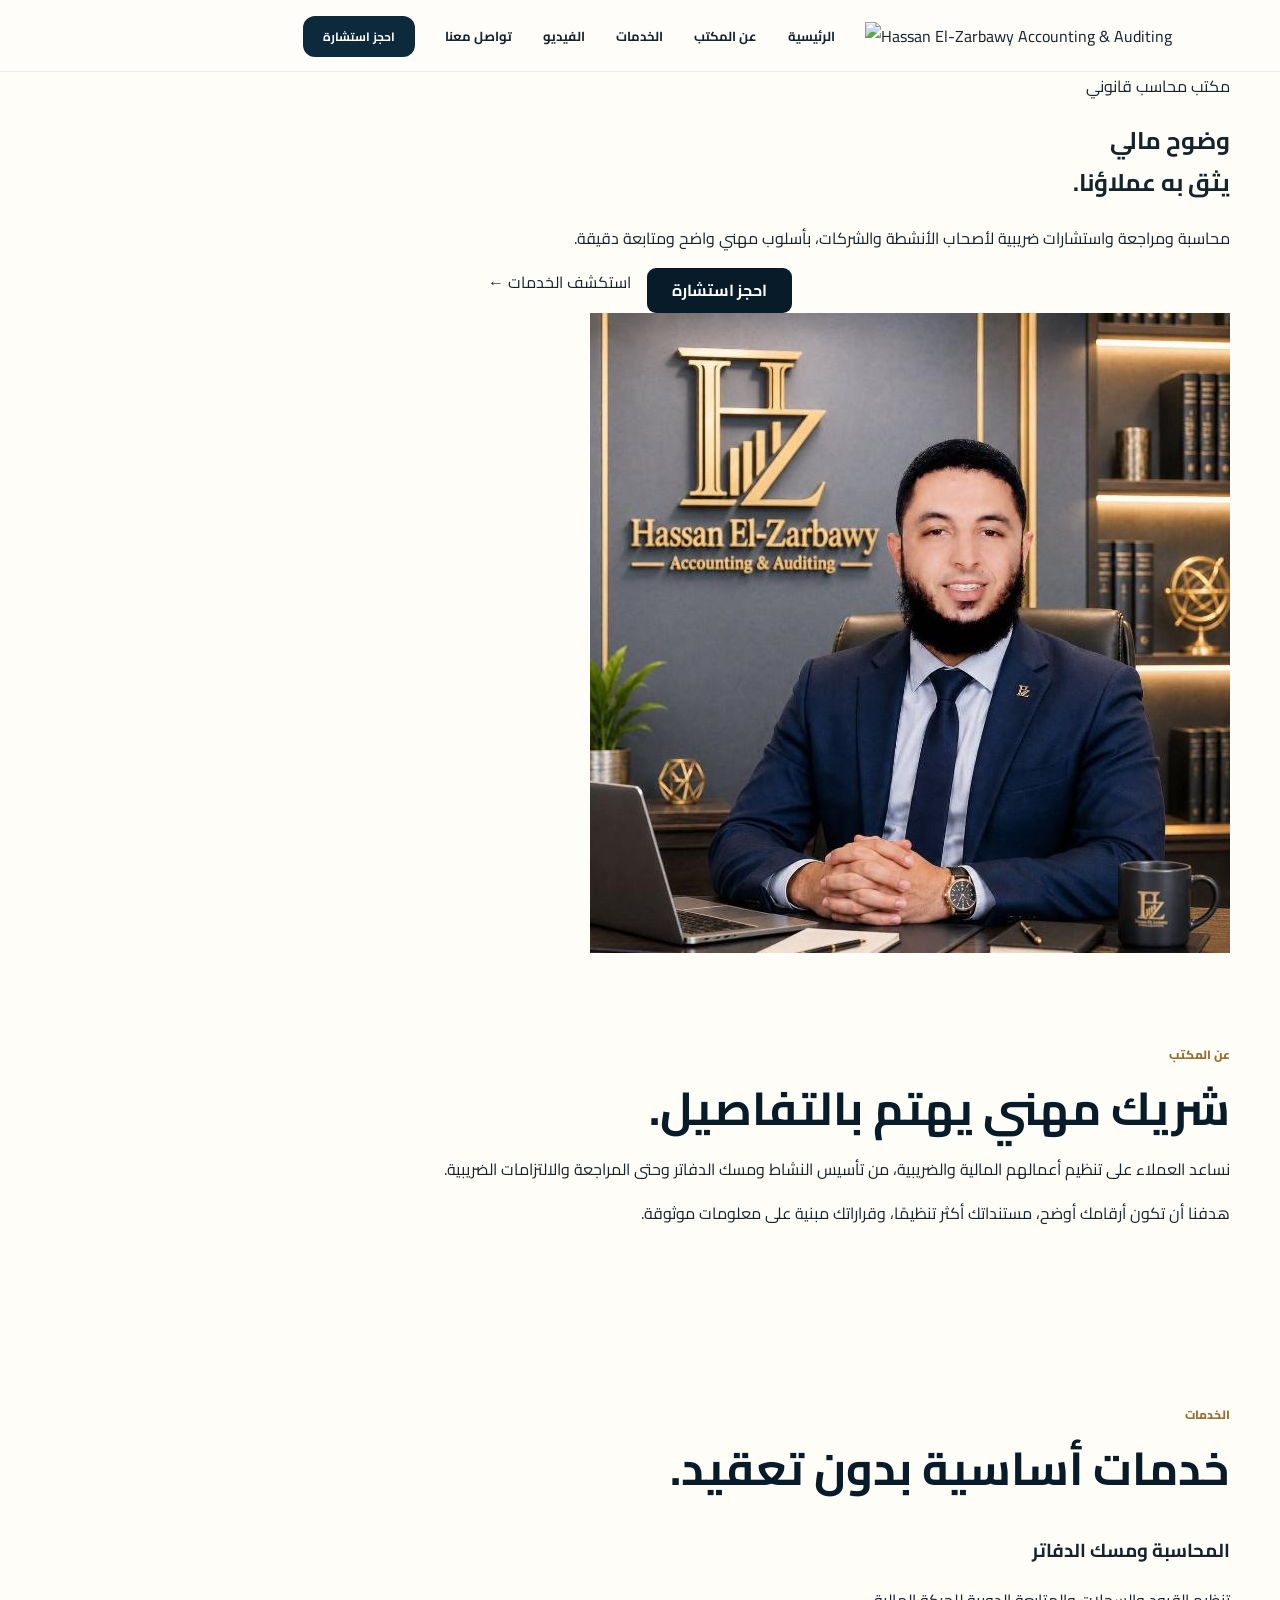
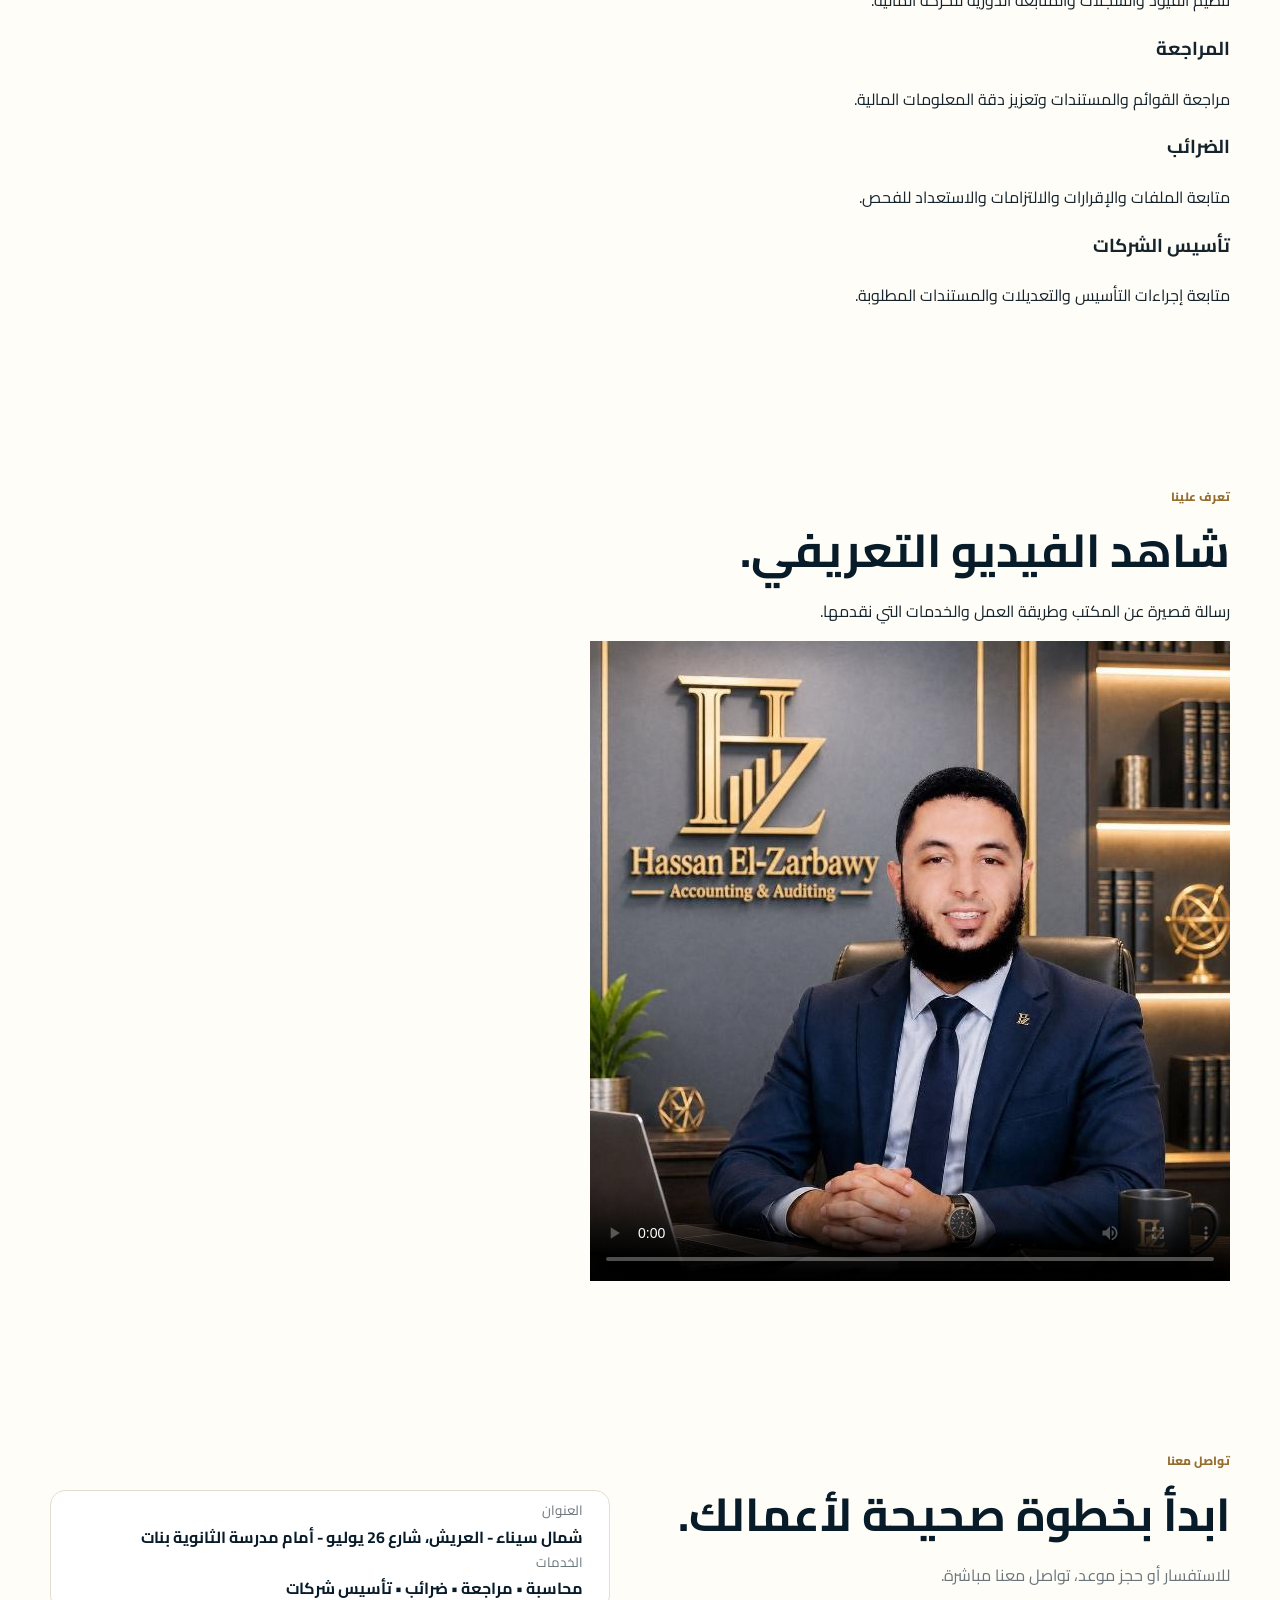
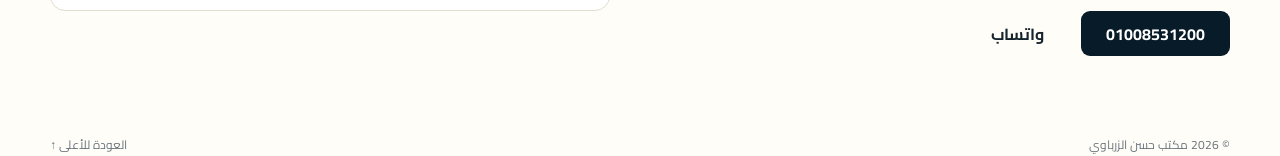
==== commit 0ac119a9: "تبسيط الموقع وإضافة اللوجو الرسمي" ====
--- a/index.html
+++ b/index.html
@@ -1,40 +1 @@
-<!doctype html>
-<html lang="ar" dir="rtl">
-<head>
-<meta charset="utf-8"><meta name="viewport" content="width=device-width,initial-scale=1"><meta name="description" content="مكتب حسن الزرباوي للمحاسبة والمراجعة والاستشارات الضريبية في العريش - شمال سيناء."><meta name="theme-color" content="#081b29"><title>مكتب حسن الزرباوي | محاسبة ومراجعة واستشارات ضريبية</title>
-<link rel="preconnect" href="https://fonts.googleapis.com"><link rel="preconnect" href="https://fonts.gstatic.com" crossorigin><link href="https://fonts.googleapis.com/css2?family=Cairo:wght@400;500;600;700;800&display=swap" rel="stylesheet"><link rel="stylesheet" href="styles.css">
-</head>
-<body>
-<header class="site-header"><div class="nav-shell">
-<a class="brand" href="#home"><span class="brand-mark">HZ</span><span class="brand-copy"><strong>Hassan El-Zarbawy</strong><small>Accounting & Auditing</small></span></a>
-<button class="menu-btn" aria-label="فتح القائمة" aria-expanded="false">☰</button>
-<nav class="main-nav"><a href="#home">الرئيسية</a><a href="#about">من نحن</a><a href="#services">خدماتنا</a><a href="#why-us">فريق العمل</a><a href="#media">مقالات</a><a href="#contact">تواصل معنا</a></nav>
-<a class="nav-cta" href="#contact">استشارة مجانية</a>
-</div></header>
-<main>
-<section id="home" class="hero-full">
-<img class="hero-bg" src="hassan-office-photo.jpg" alt="حسن الزرباوي - محاسب قانوني">
-<div class="hero-shade"></div>
-<div class="hero-center">
-<h1>حسن الزرباوي</h1>
-<h2>محاسب قانوني</h2>
-<div class="hero-rule"><span></span><b>Accounting & Auditing</b><span></span></div>
-<p>ثقة في الأرقام .. وضوح في القرار</p>
-<div class="hero-actions"><a class="btn gold" href="#contact">تواصل معنا</a><a class="btn outline" href="#services">تعرف على خدماتنا</a></div>
-</div>
-</section>
-<section class="dark-home">
-<div class="video-card-compact" id="media"><video controls preload="metadata" poster="hassan-office-photo.jpg"><source src="hassan-office-video-web.mp4" type="video/mp4">متصفحك لا يدعم تشغيل الفيديو.</video></div>
-<div class="quick-benefits">
-<div><span>◉</span><strong>عملاء تثق بنا</strong></div><div><span>↗</span><strong>خبرة عملية</strong></div><div><span>◇</span><strong>دقة وموثوقية</strong></div><div><span>◌</span><strong>دعم مستمر</strong></div>
-</div>
-<a class="scroll-down" href="#about">⌄</a>
-</section>
-<section id="about" class="section"><div class="container two-col"><div><span class="section-kicker">عن المكتب</span><h2>خبرة مهنية لبناء قرارات مالية أكثر وضوحًا</h2></div><div class="lead-copy"><p>نساعد أصحاب الأنشطة والشركات والأفراد في تنظيم أعمالهم المالية والضريبية بصورة واضحة وعملية، بداية من تأسيس النشاط وحتى المتابعة المحاسبية والمراجعة والالتزامات الضريبية.</p><p>هدفنا أن تكون قراراتك مبنية على أرقام واضحة، ومستندات منظمة، وموقف مالي وضريبي أكثر أمانًا.</p></div></div></section>
-<section id="services" class="section alt"><div class="container"><div class="section-head"><span class="section-kicker">خدماتنا</span><h2>خدمات مهنية متكاملة</h2></div><div class="service-grid"><article class="service-card"><span>01</span><h3>المحاسبة ومسك الدفاتر</h3><p>تنظيم الحسابات والقيود والسجلات ومتابعة الحركة المالية بصورة دورية.</p></article><article class="service-card"><span>02</span><h3>المراجعة</h3><p>فحص السجلات والقوائم والمستندات بما يعزز دقة المعلومات المالية.</p></article><article class="service-card"><span>03</span><h3>الضرائب</h3><p>متابعة الملفات والإقرارات والالتزامات الضريبية والاستعداد للفحص.</p></article><article class="service-card"><span>04</span><h3>تأسيس الشركات</h3><p>مساندة إجراءات التأسيس والتعديلات ومتابعة الجهات المختصة.</p></article><article class="service-card"><span>05</span><h3>الرواتب والتأمينات</h3><p>تنظيم ملفات العاملين والرواتب والمتابعة المرتبطة بالتأمينات الاجتماعية.</p></article><article class="service-card"><span>06</span><h3>الاستشارات المالية</h3><p>رؤية أوضح للأرقام والتدفقات والقرارات المالية وفق احتياجات النشاط.</p></article></div></div></section>
-<section id="why-us" class="section navy-section"><div class="container"><div class="section-head light"><span class="section-kicker">لماذا نحن</span><h2>معايير ثابتة في كل ملف</h2></div><div class="stats-grid"><div><strong>دقة</strong><span>في المعالجة والمراجعة</span></div><div><strong>وضوح</strong><span>في المعلومة والتواصل</span></div><div><strong>التزام</strong><span>بالمواعيد والمتابعة</span></div><div><strong>سرية</strong><span>لبيانات ومستندات العملاء</span></div></div></div></section>
-<section id="contact" class="section contact-section"><div class="container contact-grid"><div><span class="section-kicker">تواصل معنا</span><h2>ابدأ بخطوة صحيحة لأعمالك</h2><p>تواصل للاستفسار عن الخدمة المناسبة لنشاطك أو لتحديد موعد.</p><div class="contact-actions"><a class="btn primary" href="tel:01008531200">01008531200</a><a class="btn whatsapp" href="https://wa.me/201008531200" target="_blank" rel="noopener">واتساب</a></div></div><div class="contact-card"><div><small>العنوان</small><strong>شمال سيناء - العريش، شارع 26 يوليو - أمام مدرسة الثانوية بنات</strong></div><div><small>الهاتف</small><strong>0100 853 1200</strong></div><div><small>الخدمات</small><strong>محاسبة • مراجعة • ضرائب • تأسيس شركات</strong></div></div></div></section>
-</main>
-<footer class="site-footer"><div class="container footer-wrap"><p>© 2026 مكتب حسن الزرباوي للمحاسبة والمراجعة والاستشارات الضريبية</p><a href="#home">العودة للأعلى ↑</a></div></footer>
-<script src="script.js"></script>
-</body></html>+<!doctype html><html lang="ar" dir="rtl"><head><meta charset="utf-8"><meta name="viewport" content="width=device-width,initial-scale=1"><meta name="description" content="مكتب حسن الزرباوي للمحاسبة والمراجعة والاستشارات الضريبية في العريش - شمال سيناء."><meta name="theme-color" content="#0b1d2a"><title>مكتب حسن الزرباوي | محاسبة ومراجعة واستشارات ضريبية</title><link rel="preconnect" href="https://fonts.googleapis.com"><link rel="preconnect" href="https://fonts.gstatic.com" crossorigin><link href="https://fonts.googleapis.com/css2?family=Cairo:wght@400;500;600;700;800&display=swap" rel="stylesheet"><link rel="stylesheet" href="styles.css"></head><body><header class="site-header"><div class="nav-shell"><a class="brand" href="#home"><img src="[data-uri]" alt="Hassan El-Zarbawy Accounting & Auditing"></a><button class="menu-btn" aria-label="فتح القائمة" aria-expanded="false">☰</button><nav class="main-nav"><a href="#home">الرئيسية</a><a href="#about">عن المكتب</a><a href="#services">الخدمات</a><a href="#media">الفيديو</a><a href="#contact">تواصل معنا</a></nav><a class="nav-cta" href="#contact">احجز استشارة</a></div></header><main><section id="home" class="hero"><div class="container hero-grid"><div class="hero-copy"><span class="eyebrow">مكتب محاسب قانوني</span><h1>وضوح مالي<br><span>يثق به عملاؤنا.</span></h1><p>محاسبة ومراجعة واستشارات ضريبية لأصحاب الأنشطة والشركات، بأسلوب مهني واضح ومتابعة دقيقة.</p><div class="hero-actions"><a class="btn primary" href="#contact">احجز استشارة</a><a class="text-link" href="#services">استكشف الخدمات ←</a></div></div><div class="hero-photo"><img src="hassan-office-photo.jpg" alt="حسن الزرباوي"></div></div></section><section id="about" class="section"><div class="container about-grid"><div><span class="section-kicker">عن المكتب</span><h2>شريك مهني يهتم بالتفاصيل.</h2></div><div><p>نساعد العملاء على تنظيم أعمالهم المالية والضريبية، من تأسيس النشاط ومسك الدفاتر وحتى المراجعة والالتزامات الضريبية.</p><p>هدفنا أن تكون أرقامك أوضح، مستنداتك أكثر تنظيمًا، وقراراتك مبنية على معلومات موثوقة.</p></div></div></section><section id="services" class="section muted-section"><div class="container"><div class="section-head"><span class="section-kicker">الخدمات</span><h2>خدمات أساسية بدون تعقيد.</h2></div><div class="services"><article><h3>المحاسبة ومسك الدفاتر</h3><p>تنظيم القيود والسجلات والمتابعة الدورية للحركة المالية.</p></article><article><h3>المراجعة</h3><p>مراجعة القوائم والمستندات وتعزيز دقة المعلومات المالية.</p></article><article><h3>الضرائب</h3><p>متابعة الملفات والإقرارات والالتزامات والاستعداد للفحص.</p></article><article><h3>تأسيس الشركات</h3><p>متابعة إجراءات التأسيس والتعديلات والمستندات المطلوبة.</p></article></div></div></section><section id="media" class="section media-section"><div class="container media-grid"><div><span class="section-kicker">تعرف علينا</span><h2>شاهد الفيديو التعريفي.</h2><p>رسالة قصيرة عن المكتب وطريقة العمل والخدمات التي نقدمها.</p></div><div class="video-wrap"><video controls preload="metadata" poster="hassan-office-photo.jpg"><source src="hassan-office-video-web.mp4" type="video/mp4">متصفحك لا يدعم تشغيل الفيديو.</video></div></div></section><section id="contact" class="section contact-section"><div class="container contact-grid"><div><span class="section-kicker">تواصل معنا</span><h2>ابدأ بخطوة صحيحة لأعمالك.</h2><p>للاستفسار أو حجز موعد، تواصل معنا مباشرة.</p><div class="contact-actions"><a class="btn primary" href="tel:01008531200">01008531200</a><a class="btn secondary" href="https://wa.me/201008531200" target="_blank" rel="noopener">واتساب</a></div></div><div class="contact-card"><small>العنوان</small><strong>شمال سيناء - العريش، شارع 26 يوليو - أمام مدرسة الثانوية بنات</strong><small>الخدمات</small><strong>محاسبة • مراجعة • ضرائب • تأسيس شركات</strong></div></div></section></main><footer><div class="container footer-wrap"><span>© 2026 مكتب حسن الزرباوي</span><a href="#home">العودة للأعلى ↑</a></div></footer><script src="script.js"></script></body></html>
--- a/styles.css
+++ b/styles.css
@@ -1 +1 @@
-:root{--navy:#0b1d2a;--navy2:#142f45;--navy3:#1f4664;--gold:#caa76a;--gold2:#e4c88f;--ivory:#f7f3ea;--paper:#fffdf8;--ink:#14202a;--muted:#6f7780;--line:#e4ded2;--white:#fff;--shadow:0 24px 70px rgba(8,24,36,.16)}*{box-sizing:border-box}html{scroll-behavior:smooth}body{margin:0;font-family:'Cairo',sans-serif;background:var(--paper);color:var(--ink);line-height:1.8}a{text-decoration:none;color:inherit}.container{width:min(1180px,calc(100% - 40px));margin:auto}.site-header{position:sticky;top:0;z-index:50;background:rgba(255,253,248,.94);backdrop-filter:blur(14px);border-bottom:1px solid rgba(11,29,42,.08)}.nav-wrap{min-height:78px;display:flex;align-items:center;justify-content:space-between;gap:30px}.brand{display:flex;align-items:center;gap:13px}.brand-mark{width:48px;height:48px;border-radius:13px;display:grid;place-items:center;background:linear-gradient(145deg,var(--navy),var(--navy2));color:var(--gold2);font-weight:800;border:1px solid rgba(202,167,106,.45)}.brand-copy{display:flex;flex-direction:column;line-height:1.38}.brand-copy strong{font-size:15px;color:var(--navy)}.brand-copy small{font-size:10px;color:var(--muted)}.main-nav{display:flex;align-items:center;gap:25px;font-size:14px;font-weight:600}.main-nav a{position:relative}.main-nav a:after{content:'';position:absolute;right:0;bottom:-7px;width:0;height:2px;background:var(--gold);transition:.2s}.main-nav a:hover{color:var(--navy2)}.main-nav a:hover:after{width:100%}.menu-btn{display:none;border:0;background:transparent;font-size:26px;color:var(--navy)}.hero{position:relative;overflow:hidden;background:radial-gradient(circle at 15% 15%,rgba(202,167,106,.18),transparent 29%),linear-gradient(135deg,#f9f5ec 0%,#fffdf8 50%,#f2eee5 100%);padding:54px 0 64px}.hero-grid{display:grid;grid-template-columns:1fr 1fr;gap:54px;align-items:center;position:relative;z-index:1}.eyebrow,.section-kicker{display:inline-block;color:#8c6b35;font-size:12px;font-weight:800;letter-spacing:.5px;margin-bottom:8px}.hero h1{font-size:clamp(42px,5.2vw,68px);line-height:1.12;margin:5px 0 18px;letter-spacing:-2px;color:var(--navy)}.hero h1 span{color:#a67c37}.hero-copy>p{font-size:17px;color:#59636b;max-width:640px}.hero-actions,.contact-actions{display:flex;gap:12px;flex-wrap:wrap;margin-top:24px}.btn{display:inline-flex;align-items:center;justify-content:center;min-height:48px;padding:0 23px;border-radius:10px;font-weight:700;border:1px solid var(--navy);transition:.22s}.btn:hover{transform:translateY(-2px)}.primary{background:linear-gradient(135deg,var(--navy),var(--navy2));color:#fff;border-color:var(--navy)}.ghost{background:transparent;color:var(--navy)}.whatsapp{background:#fff;color:var(--navy)}.hero-points{display:flex;gap:18px;flex-wrap:wrap;margin-top:22px;font-size:12px;color:#6d7479}.portrait-wrap{position:relative;width:100%;max-width:560px;margin-inline:auto;display:flex;justify-content:center}.portrait-frame{position:relative;width:100%;background:transparent;padding:0;border:0;border-radius:0;box-shadow:none;overflow:visible}.portrait-frame:before{display:none}.portrait-frame img{display:block;width:100%;height:auto;aspect-ratio:4/3;object-fit:cover;object-position:center 35%;border-radius:0;box-shadow:none}.portrait-caption{position:absolute;left:50%;right:auto;transform:translateX(-50%);bottom:18px;width:min(86%,430px);background:rgba(8,24,36,.84);backdrop-filter:blur(10px);color:#fff;border:0;border-radius:12px;padding:12px 18px;text-align:center}.portrait-caption strong{display:block;font-size:19px}.portrait-caption span{display:block;color:#e6d4ad;font-size:12px;margin-top:1px}.section{padding:78px 0}.two-col{display:grid;grid-template-columns:.8fr 1.2fr;gap:72px}.section h2,.section-head h2{font-size:clamp(30px,3.8vw,46px);line-height:1.35;margin:4px 0 14px;color:var(--navy)}.lead-copy{font-size:16px;color:#5c6670}.alt{background:var(--ivory)}.section-head{max-width:720px;margin-bottom:36px}.section-head p{color:var(--muted)}.service-grid{display:grid;grid-template-columns:repeat(3,1fr);gap:16px}.service-card{position:relative;background:var(--paper);border:1px solid var(--line);padding:28px;border-radius:16px;min-height:210px;transition:.22s;overflow:hidden}.service-card:before{content:'';position:absolute;top:0;right:0;width:4px;height:0;background:var(--gold);transition:.22s}.service-card:hover{transform:translateY(-4px);box-shadow:0 16px 38px rgba(11,29,42,.08);border-color:#d6c7ab}.service-card:hover:before{height:100%}.service-card span{font-size:12px;color:#9e783b;font-weight:800}.service-card h3{font-size:19px;margin:16px 0 7px;color:var(--navy)}.service-card p{font-size:13px;color:var(--muted);margin:0}.dark-section{background:linear-gradient(135deg,#081722,var(--navy2));color:#fff}.section-head.light h2{color:#fff}.section-head.light .section-kicker{color:var(--gold2)}.stats-grid{display:grid;grid-template-columns:repeat(4,1fr);border:1px solid rgba(255,255,255,.15);border-radius:16px;overflow:hidden}.stats-grid div{padding:28px;border-left:1px solid rgba(255,255,255,.15)}.stats-grid div:last-child{border-left:0}.stats-grid strong,.stats-grid span{display:block}.stats-grid strong{font-size:26px;color:var(--gold2)}.stats-grid span{font-size:12px;color:#cfd8de}.video-section{background:#0e2434;color:#fff;padding:64px 0}.video-grid{display:grid;grid-template-columns:.8fr 1.2fr;gap:42px;align-items:center}.video-copy h2{color:#fff}.video-copy p{color:#c9d2d9}.video-card{position:relative;width:100%;max-width:560px;justify-self:center;aspect-ratio:16/9;border-radius:14px;overflow:hidden;border:0;background:#091924;box-shadow:0 18px 42px rgba(0,0,0,.22)}.video-card video{width:100%;height:100%;display:block;object-fit:cover;min-height:0!important}.contact-grid{display:grid;grid-template-columns:1fr 1fr;gap:60px;align-items:center}.contact-section p{color:var(--muted)}.contact-card{border:1px solid var(--line);border-radius:16px;padding:8px 26px;background:#fff;box-shadow:0 16px 38px rgba(11,29,42,.05)}.contact-card div{padding:20px 0;border-bottom:1px solid var(--line)}.contact-card div:last-child{border-bottom:0}.contact-card small,.contact-card strong{display:block}.contact-card small{color:var(--muted);margin-bottom:4px}.contact-card strong{color:var(--navy)}.site-footer{border-top:1px solid var(--line);padding:24px 0;background:#f5f1e8}.footer-wrap{display:flex;justify-content:space-between;gap:20px;align-items:center;font-size:12px;color:var(--muted)}@media(max-width:900px){.main-nav{display:none;position:absolute;top:78px;right:0;left:0;background:#fff;padding:24px 30px;border-bottom:1px solid var(--line);flex-direction:column;align-items:stretch}.main-nav.open{display:flex}.menu-btn{display:block}.hero{padding-top:40px}.hero-grid,.two-col,.contact-grid,.video-grid{grid-template-columns:1fr;gap:36px}.hero-copy{text-align:center}.hero-actions,.hero-points{justify-content:center}.portrait-wrap{max-width:620px}.service-grid{grid-template-columns:1fr 1fr}.stats-grid{grid-template-columns:1fr 1fr}.brand-copy small{display:none}.video-copy{text-align:center}.video-card{max-width:520px}}@media(max-width:560px){.container{width:min(100% - 24px,1180px)}.hero{padding:30px 0 42px}.hero h1{font-size:38px}.portrait-frame img{aspect-ratio:1/1;object-position:center 30%}.portrait-caption{bottom:10px;width:88%;padding:10px 14px}.portrait-caption strong{font-size:17px}.service-grid,.stats-grid{grid-template-columns:1fr}.stats-grid div{border-left:0;border-bottom:1px solid rgba(255,255,255,.15)}.section{padding:58px 0}.video-section{padding:52px 0}.video-card{max-width:100%;border-radius:10px}.footer-wrap{flex-direction:column;text-align:center}.brand-copy strong{font-size:13px}}+:root{--navy:#081b29;--navy2:#0d2a3d;--gold:#d6a953;--gold2:#f0c979;--paper:#fffdf8;--ivory:#f6f2e9;--ink:#15232d;--muted:#69747b;--line:#e3ddd2}*{box-sizing:border-box}html{scroll-behavior:smooth}body{margin:0;font-family:'Cairo',sans-serif;background:var(--paper);color:var(--ink);line-height:1.75}a{text-decoration:none;color:inherit}.container{width:min(1180px,calc(100% - 40px));margin:auto}.site-header{height:72px;background:#fffdf9;position:sticky;top:0;z-index:50;border-bottom:1px solid rgba(8,27,41,.08)}.nav-shell{height:72px;width:min(1180px,calc(100% - 36px));margin:auto;display:grid;grid-template-columns:1fr auto 1fr;align-items:center;gap:30px}.brand{justify-self:end;display:flex;align-items:center;gap:10px;direction:ltr}.brand-mark{font-size:25px;font-weight:800;color:var(--gold);line-height:1}.brand-copy{display:flex;flex-direction:column;line-height:1.15;color:var(--navy)}.brand-copy strong{font-family:Georgia,serif;font-size:18px}.brand-copy small{font-size:9px}.main-nav{display:flex;align-items:center;gap:31px;font-size:13px;font-weight:700;white-space:nowrap}.main-nav a:hover{color:#9b7434}.nav-cta{justify-self:start;background:var(--navy2);color:#fff;padding:10px 20px;border-radius:12px;font-size:12px;font-weight:700}.menu-btn{display:none;border:0;background:none;font-size:25px}.hero-full{height:min(575px,calc(100vh - 72px));min-height:480px;position:relative;overflow:hidden;background:#101a20}.hero-bg{position:absolute;inset:0;width:100%;height:100%;object-fit:cover;object-position:center 38%}.hero-shade{position:absolute;inset:0;background:linear-gradient(90deg,rgba(4,15,23,.25),rgba(4,15,23,.04) 35%,rgba(4,15,23,.06) 65%,rgba(4,15,23,.28)),linear-gradient(0deg,rgba(4,16,25,.56),transparent 48%)}.hero-center{position:absolute;z-index:2;left:50%;transform:translateX(-50%);bottom:32px;width:min(650px,92%);text-align:center;color:#fff;text-shadow:0 2px 12px rgba(0,0,0,.38)}.hero-center h1{font-size:clamp(40px,5vw,66px);line-height:1.05;margin:0 0 5px;font-weight:800}.hero-center h2{font-size:20px;color:var(--gold2);margin:0 0 5px}.hero-rule{display:flex;align-items:center;justify-content:center;gap:13px;direction:ltr}.hero-rule span{height:2px;width:60px;background:var(--gold2)}.hero-rule b{font-size:15px}.hero-center p{font-size:16px;margin:10px 0 15px}.hero-actions{display:flex;justify-content:center;gap:16px}.btn{display:inline-flex;align-items:center;justify-content:center;min-height:45px;padding:0 25px;border-radius:9px;font-weight:700;transition:.2s}.btn:hover{transform:translateY(-2px)}.gold{background:linear-gradient(135deg,#f3cc7c,#d7a74d);color:#0b2030;text-shadow:none}.outline{border:1px solid var(--gold2);color:#fff;background:rgba(5,20,30,.42)}.primary{background:var(--navy);color:#fff}.whatsapp{border:1px solid var(--navy);background:#fff;color:var(--navy)}.dark-home{background:radial-gradient(circle at 50% 0,#12354c,#071a28 65%);min-height:360px;padding:0 20px 28px;text-align:center;color:#fff}.video-card-compact{width:min(480px,90vw);aspect-ratio:16/9;margin:0 auto 34px;position:relative;top:-1px;border-radius:0 0 10px 10px;overflow:hidden;box-shadow:0 14px 36px rgba(0,0,0,.35);background:#06141e}.video-card-compact video{display:block;width:100%;height:100%;object-fit:cover}.quick-benefits{width:min(760px,100%);margin:auto;display:grid;grid-template-columns:repeat(4,1fr);gap:30px}.quick-benefits div{display:flex;flex-direction:column;align-items:center;gap:7px}.quick-benefits span{font-size:31px;color:var(--gold2);line-height:1}.quick-benefits strong{font-size:12px;font-weight:600}.scroll-down{display:inline-block;color:var(--gold2);font-size:35px;margin-top:20px}.section{padding:78px 0}.section-kicker{display:inline-block;color:#956e30;font-size:12px;font-weight:800;margin-bottom:8px}.two-col{display:grid;grid-template-columns:.8fr 1.2fr;gap:72px}.section h2,.section-head h2{font-size:clamp(30px,3.8vw,46px);line-height:1.35;margin:4px 0 14px;color:var(--navy)}.lead-copy{font-size:16px;color:#5c6670}.alt{background:var(--ivory)}.section-head{max-width:720px;margin-bottom:36px}.service-grid{display:grid;grid-template-columns:repeat(3,1fr);gap:16px}.service-card{background:#fff;border:1px solid var(--line);padding:28px;border-radius:14px;min-height:205px}.service-card>span{font-size:12px;color:#9e783b;font-weight:800}.service-card h3{font-size:19px;margin:15px 0 7px;color:var(--navy)}.service-card p{font-size:13px;color:var(--muted);margin:0}.navy-section{background:linear-gradient(135deg,#071823,#0d2c40);color:#fff}.section-head.light h2{color:#fff}.stats-grid{display:grid;grid-template-columns:repeat(4,1fr);border:1px solid rgba(255,255,255,.14);border-radius:15px;overflow:hidden}.stats-grid div{padding:27px;border-left:1px solid rgba(255,255,255,.14)}.stats-grid div:last-child{border-left:0}.stats-grid strong,.stats-grid span{display:block}.stats-grid strong{font-size:25px;color:var(--gold2)}.stats-grid span{font-size:12px;color:#ccd6dc}.contact-grid{display:grid;grid-template-columns:1fr 1fr;gap:60px;align-items:center}.contact-section p{color:var(--muted)}.contact-actions{display:flex;gap:12px;margin-top:22px}.contact-card{border:1px solid var(--line);border-radius:15px;padding:8px 26px;background:#fff}.contact-card div{padding:18px 0;border-bottom:1px solid var(--line)}.contact-card div:last-child{border-bottom:0}.contact-card small,.contact-card strong{display:block}.contact-card small{color:var(--muted)}.contact-card strong{color:var(--navy)}.site-footer{border-top:1px solid var(--line);padding:22px 0;background:#f5f1e8}.footer-wrap{display:flex;justify-content:space-between;gap:20px;align-items:center;font-size:12px;color:var(--muted)}@media(max-width:900px){.nav-shell{display:flex;justify-content:space-between}.brand{order:1}.menu-btn{display:block;order:3}.nav-cta{display:none}.main-nav{display:none;position:absolute;top:72px;right:0;left:0;background:#fff;padding:22px;flex-direction:column}.main-nav.open{display:flex}.hero-full{height:540px}.hero-bg{object-position:center center}.hero-center{bottom:24px}.quick-benefits{grid-template-columns:repeat(2,1fr)}.two-col,.contact-grid{grid-template-columns:1fr;gap:35px}.service-grid{grid-template-columns:1fr 1fr}.stats-grid{grid-template-columns:1fr 1fr}}@media(max-width:560px){.container{width:min(100% - 24px,1180px)}.brand-copy strong{font-size:14px}.hero-full{height:500px;min-height:0}.hero-center h1{font-size:40px}.hero-center h2{font-size:17px}.hero-rule span{width:30px}.hero-center p{font-size:13px}.hero-actions{gap:8px}.hero-actions .btn{padding:0 15px;font-size:12px}.dark-home{min-height:330px}.video-card-compact{width:min(360px,94vw);margin-bottom:28px}.quick-benefits{gap:24px 10px}.quick-benefits span{font-size:25px}.section{padding:58px 0}.service-grid,.stats-grid{grid-template-columns:1fr}.stats-grid div{border-left:0;border-bottom:1px solid rgba(255,255,255,.14)}.footer-wrap{flex-direction:column;text-align:center}}
